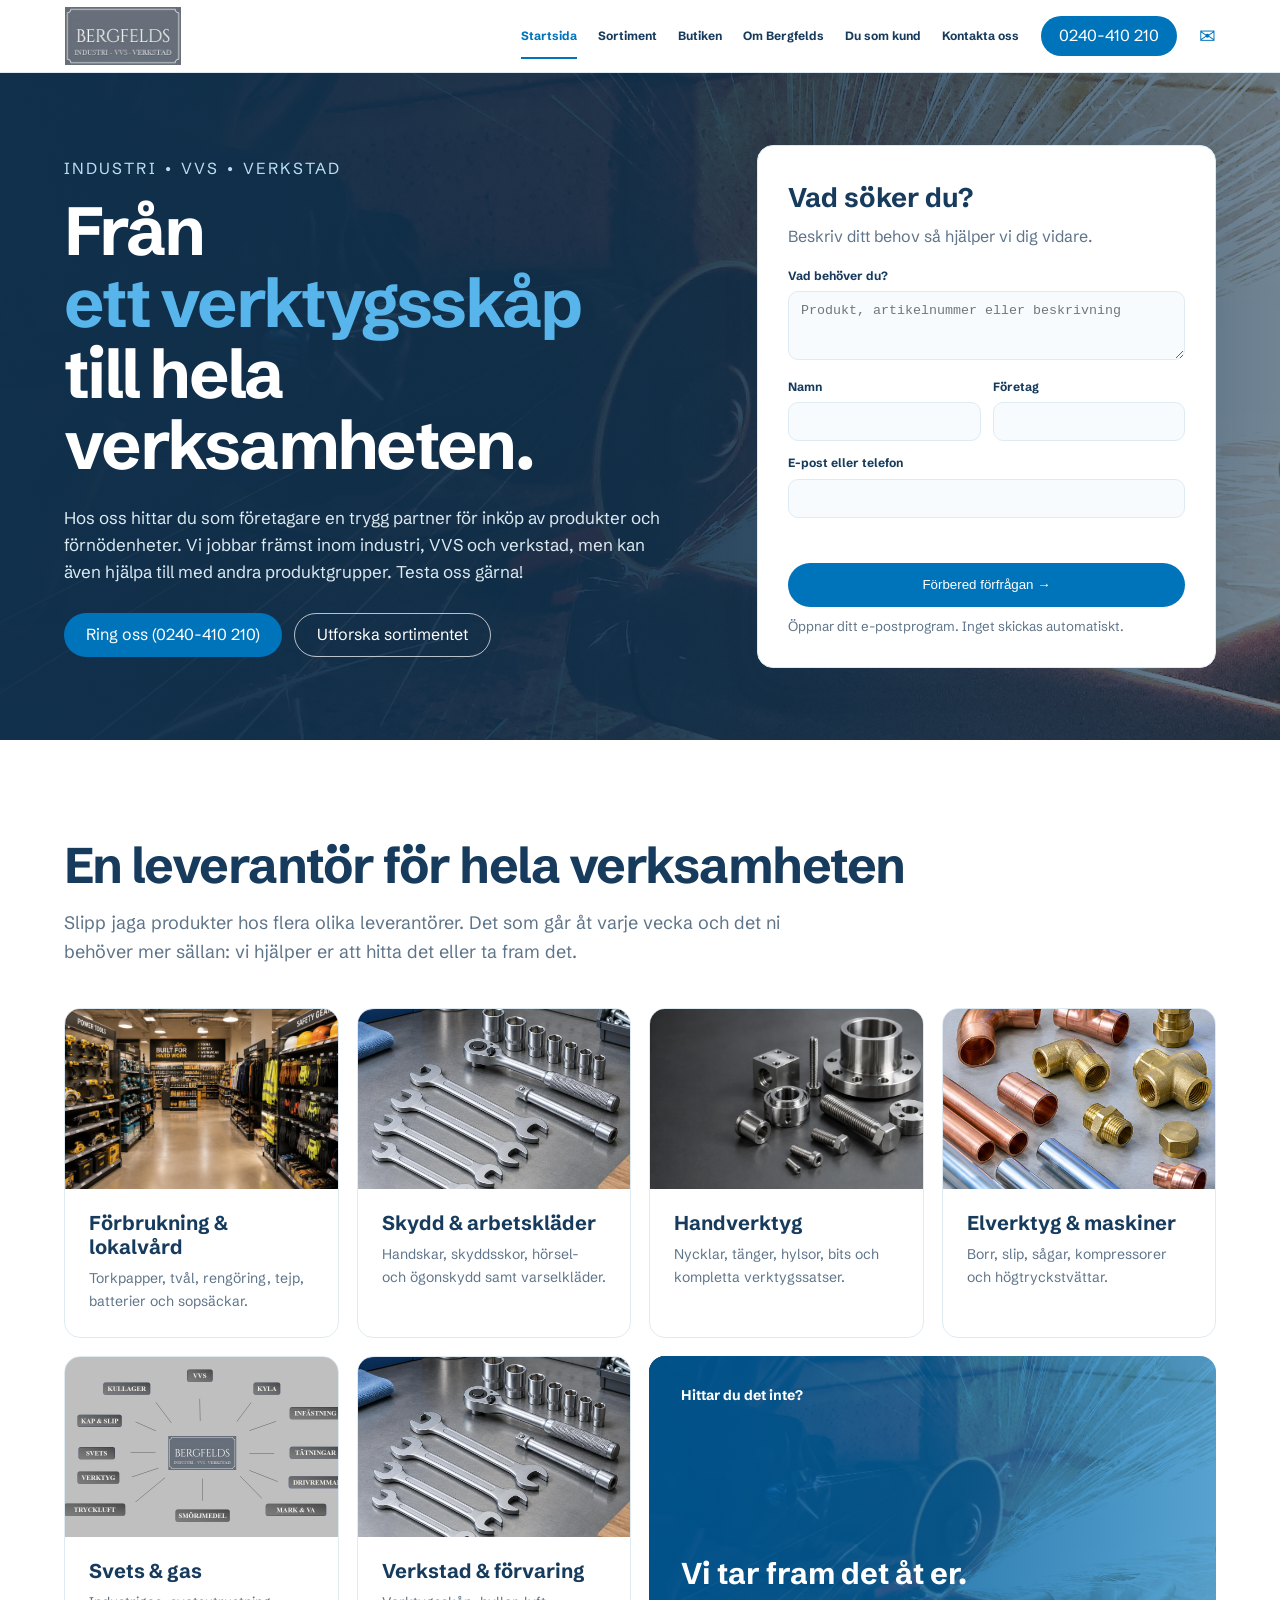
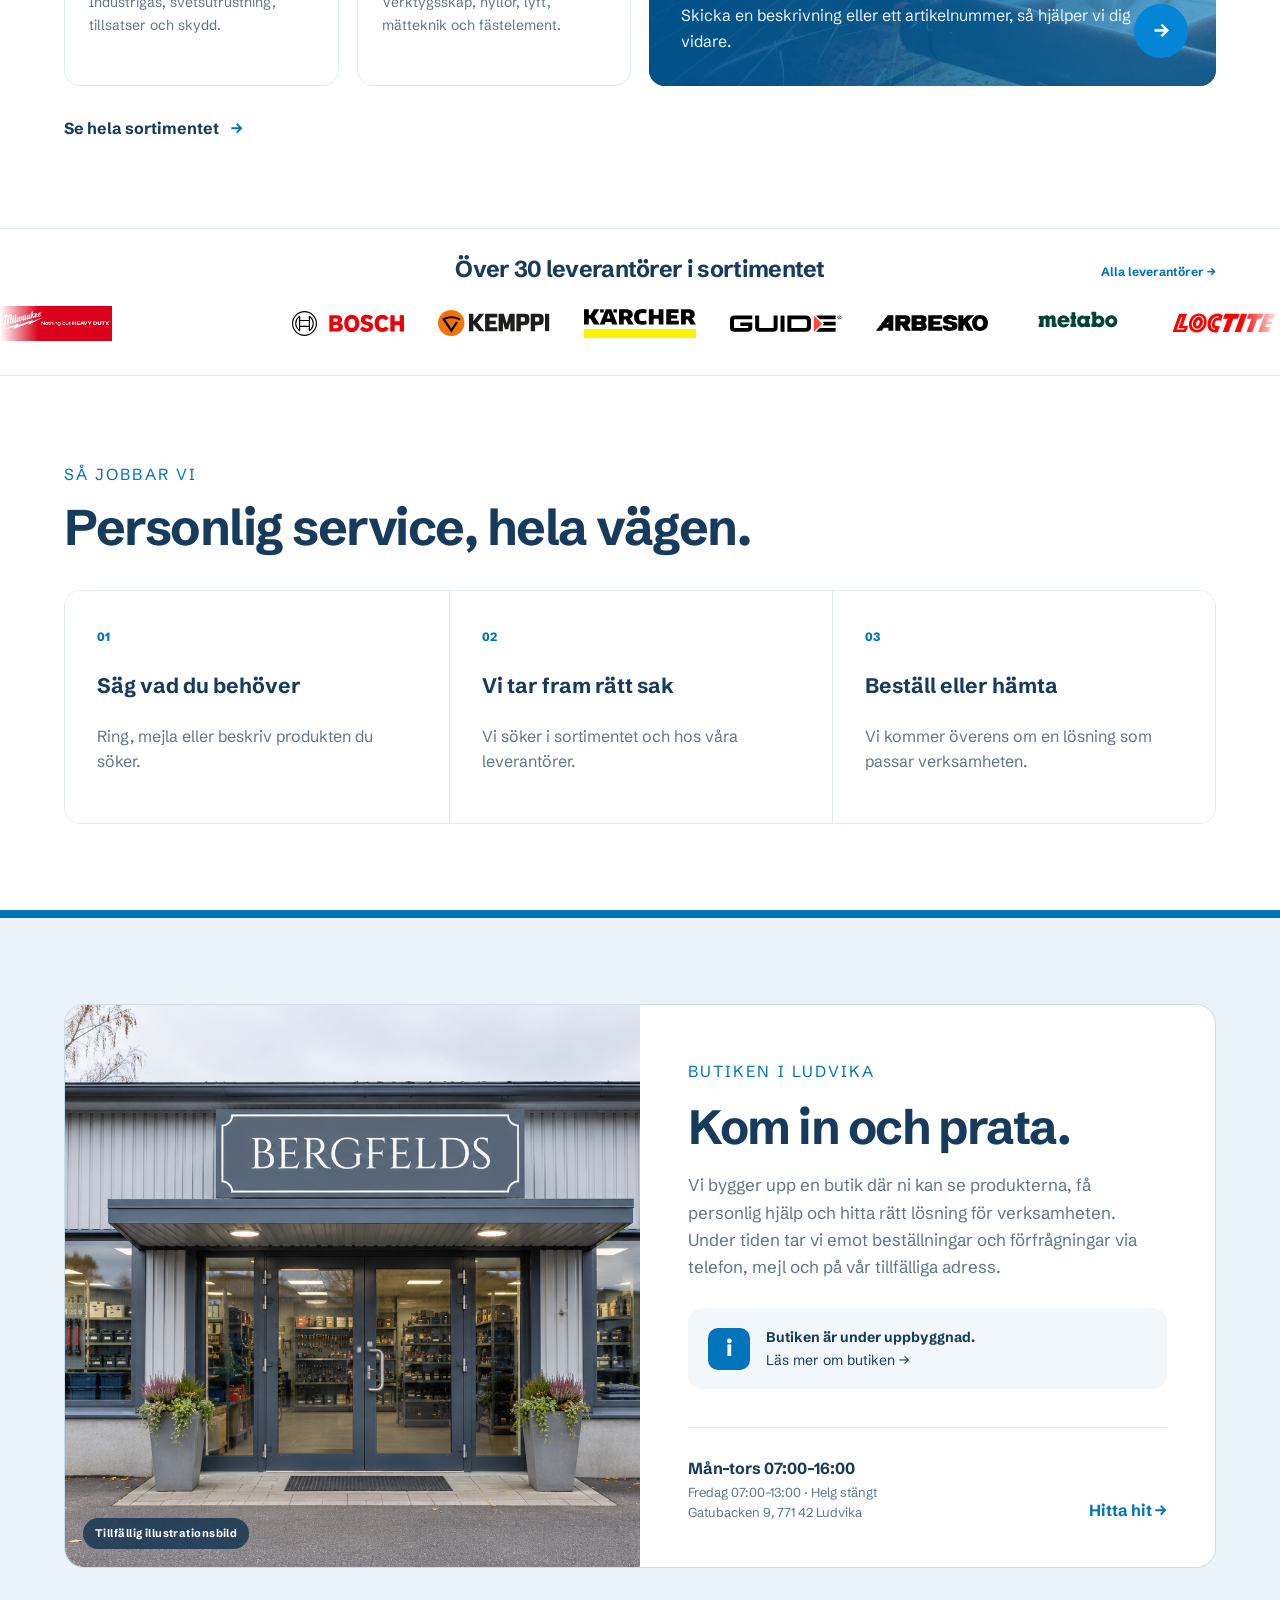
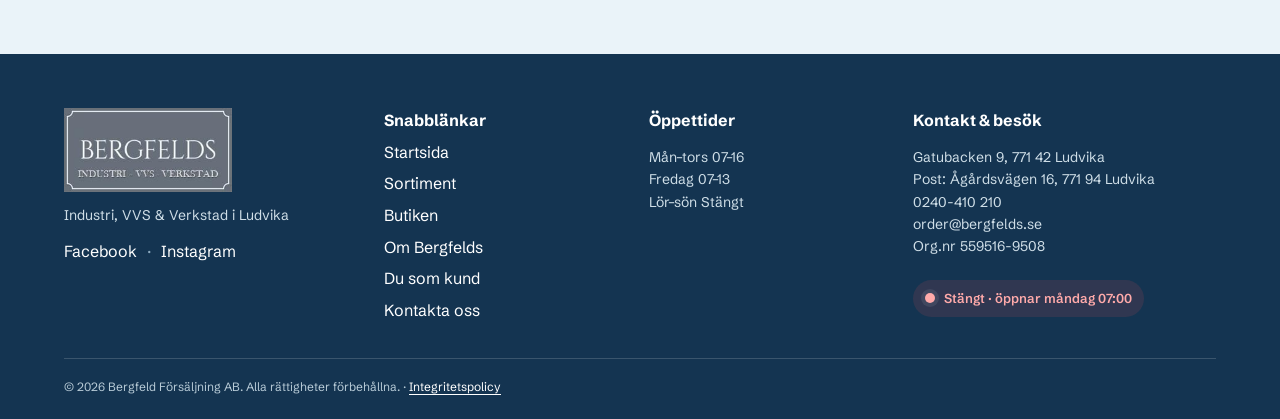
==== index.html @ f4348695 "Initial Bergfelds website" ====
<!doctype html><html lang="sv"><head><meta charset="utf-8"><meta name="viewport" content="width=device-width,initial-scale=1"><meta name="description" content="Bergfelds – trygg inköpspartner inom industri, VVS och verkstad i Ludvika."><title>Bergfelds | Din inköpskanal</title><link rel="icon" href="assets/favicon.png"><link rel="preconnect" href="https://fonts.googleapis.com"><link rel="stylesheet" href="https://fonts.googleapis.com/css2?family=Schibsted+Grotesk:wght@400;600;700&display=swap"><link rel="stylesheet" href="style.css"><script src="main.js" defer></script></head><body>
<header><div class="container nav"><a class="logo" href="index.html" aria-label="Bergfelds startsida"><img class="brand-image" src="assets/bergfelds-logo.jpg" alt="Bergfelds – Industri, VVS och Verkstad"></a><button id="menu" aria-label="Öppna meny" aria-expanded="false">☰</button><nav><a href="index.html">Startsida</a><a href="sortiment.html">Sortiment</a><a href="butiken.html">Butiken</a><a href="om-bergfelds.html">Om Bergfelds</a><a href="du-som-kund.html">Du som kund</a><a href="kontakta-oss.html">Kontakta oss</a></nav><a class="btn call" href="tel:+46240410210">0240-410 210</a><a class="mail" href="mailto:order@bergfelds.se" aria-label="Mejla oss">✉</a></div></header>
<main><section class="hero"><img src="assets/bergfelds-original-industry.jpg" alt="Illustrativ industribild från Bergfelds"><div class="shade"></div><div class="container hero-grid one"><div><em>INDUSTRI • VVS • VERKSTAD</em><h1>Från <span class="rotating-need" data-rotating-need>ett verktygsskåp</span><br>till hela verksamheten.</h1><p>Hos oss hittar du som företagare en trygg partner för inköp av produkter och förnödenheter. Vi jobbar främst inom industri, VVS och verkstad, men kan även hjälpa till med andra produktgrupper. Testa oss gärna!</p><div class="actions"><a class="btn" href="tel:+46240410210">Ring oss (0240-410 210)</a><a class="btn outline" href="sortiment.html">Utforska sortimentet</a></div></div><form class="form hero-form" novalidate><h2>Vad söker du?</h2><p>Beskriv ditt behov så hjälper vi dig vidare.</p><label>Vad behöver du?<textarea name="description" rows="3" placeholder="Produkt, artikelnummer eller beskrivning" required></textarea></label><div class="cols"><label>Namn<input name="name" required></label><label>Företag<input name="company" required></label></div><label>E-post eller telefon<input name="contact" required></label><output aria-live="polite"></output><button class="btn" type="submit">Förbered förfrågan →</button><small>Öppnar ditt e-postprogram. Inget skickas automatiskt.</small></form></div></section>
<section class="section range-section"><div class="container"><h2>En leverantör för hela verksamheten</h2><p class="range-intro">Slipp jaga produkter hos flera olika leverantörer. Det som går åt varje vecka och det ni behöver mer sällan: vi hjälper er att hitta det eller ta fram det.</p><div class="range-grid"><a class="range-card" href="sortiment.html"><img src="assets/hero.jpg" alt="Förbrukning och lokalvård"><div><h3>Förbrukning &amp; lokalvård</h3><p>Torkpapper, tvål, rengöring, tejp, batterier och sopsäckar.</p></div></a><a class="range-card" href="sortiment.html"><img src="assets/workshop.jpg" alt="Skydd och arbetskläder"><div><h3>Skydd &amp; arbetskläder</h3><p>Handskar, skyddsskor, hörsel- och ögonskydd samt varselkläder.</p></div></a><a class="range-card" href="sortiment.html"><img src="assets/industry.jpg" alt="Handverktyg"><div><h3>Handverktyg</h3><p>Nycklar, tänger, hylsor, bits och kompletta verktygssatser.</p></div></a><a class="range-card" href="sortiment.html"><img src="assets/plumbing.jpg" alt="Elverktyg och maskiner"><div><h3>Elverktyg &amp; maskiner</h3><p>Borr, slip, sågar, kompressorer och högtryckstvättar.</p></div></a><a class="range-card" href="sortiment.html"><img src="assets/bergfelds-product-overview.jpg" alt="Svets och gas"><div><h3>Svets &amp; gas</h3><p>Industrigas, svetsutrustning, tillsatser och skydd.</p></div></a><a class="range-card" href="sortiment.html"><img src="assets/workshop.jpg" alt="Verkstad och förvaring"><div><h3>Verkstad &amp; förvaring</h3><p>Verktygsskåp, hyllor, lyft, mätteknik och fästelement.</p></div></a><a class="range-feature" href="sortiment.html"><img src="assets/bergfelds-original-industry.jpg" alt="Bergfelds hjälper dig hitta rätt produkt"><span class="feature-shade"></span><div><span class="feature-kicker">Hittar du det inte?</span><h3>Vi tar fram det åt er.</h3><p>Skicka en beskrivning eller ett artikelnummer, så hjälper vi dig vidare.</p><b aria-hidden="true">→</b></div></a></div><a class="range-all" href="sortiment.html">Se hela sortimentet <span>→</span></a></div></section>
<section class="marquee-section"><div class="container supplier-heading"><div><h2>Över 30 leverantörer i sortimentet</h2><a class="all-suppliers-link" href="sortiment.html#leverantorer">Alla leverantörer →</a></div></div><div class="supplier-marquee" aria-label="Produktleverantörer och regionala industriföretag"><div class="supplier-track"></div></div></section>
<section class="section process"><div class="container"><em>SÅ JOBBAR VI</em><h2>Personlig service, hela vägen.</h2><div class="steps"><article><span>01</span><h3>Säg vad du behöver</h3><p>Ring, mejla eller beskriv produkten du söker.</p></article><article><span>02</span><h3>Vi tar fram rätt sak</h3><p>Vi söker i sortimentet och hos våra leverantörer.</p></article><article><span>03</span><h3>Beställ eller hämta</h3><p>Vi kommer överens om en lösning som passar verksamheten.</p></article></div></div></section><section class="section shop-showcase"><div class="container"><article class="shop-card"><figure class="shop-card-image"><img src="assets/bergfelds-shop-placeholder.png" alt="Illustration av Bergfelds framtida butik i Ludvika"><figcaption>Tillfällig illustrationsbild</figcaption></figure><div class="shop-card-content"><div><em>BUTIKEN I LUDVIKA</em><h2>Kom in och prata.</h2><p>Vi bygger upp en butik där ni kan se produkterna, få personlig hjälp och hitta rätt lösning för verksamheten. Under tiden tar vi emot beställningar och förfrågningar via telefon, mejl och på vår tillfälliga adress.</p><a class="shop-note" href="butiken.html"><span aria-hidden="true">i</span><span><b>Butiken är under uppbyggnad.</b><br>Läs mer om butiken&nbsp;→</span></a></div><div class="shop-card-meta"><div><strong>Mån–tors 07:00–16:00</strong><span>Fredag 07:00–13:00 · Helg stängt</span><span>Gatubacken 9, 771 42 Ludvika</span></div><a href="https://www.google.com/maps/search/?api=1&amp;query=Gatubacken+9+771+42+Ludvika" target="_blank" rel="noreferrer">Hitta hit&nbsp;→</a></div></div></article></div></section></main>
<footer><div class="container footer4"><div><a class="logo" href="index.html" aria-label="Bergfelds startsida"><img class="brand-image footer-brand" src="assets/bergfelds-logo.jpg" alt="Bergfelds – Industri, VVS och Verkstad"></a><p>Industri, VVS & Verkstad i Ludvika</p><div class="social-links"><a href="https://facebook.com/profile.php?id=61582548335301">Facebook</a><span aria-hidden="true">·</span><a href="https://instagram.com/bergfelds_denlillagrossisten/">Instagram</a></div></div><div><b>Snabblänkar</b><a href="index.html">Startsida</a><a href="sortiment.html">Sortiment</a><a href="butiken.html">Butiken</a><a href="om-bergfelds.html">Om Bergfelds</a><a href="du-som-kund.html">Du som kund</a><a href="kontakta-oss.html">Kontakta oss</a></div><div><b>Öppettider</b><p>Mån–tors 07–16<br>Fredag 07–13<br>Lör–sön Stängt</p></div><div><b>Kontakt & besök</b><p>Gatubacken 9, 771 42 Ludvika<br>Post: Ågårdsvägen 16, 771 94 Ludvika<br><a href="tel:+46240410210">0240-410 210</a><br><a href="mailto:order@bergfelds.se">order@bergfelds.se</a><br>Org.nr 559516-9508</p><div class="opening-status" data-opening-status aria-live="polite"><span class="status-dot"></span><span class="status-text">Kontrollerar öppettider…</span></div></div></div><div class="container copy">© <span data-year>2026</span> Bergfeld Försäljning AB. Alla rättigheter förbehållna. · <a href="integritetspolicy.html">Integritetspolicy</a></div></footer></body></html>
---- style.css ----
@import url('https://fonts.googleapis.com/css2?family=Schibsted+Grotesk:wght@400;600;700&display=swap');
:root{--navy:#173b5d;--blue:#0074bb;--blue-dark:#005d96;--sky:#62b8e8;--ice:#f1f7fb;--white:#fff;--line:#dfebf3;--muted:#5e7489;--radius:16px;--shadow:0 14px 38px rgba(23,59,93,.08)}*{box-sizing:border-box}html{scroll-behavior:smooth;scroll-padding-top:74px}body{margin:0;background:var(--ice);color:var(--navy);font:16px/1.6 'Schibsted Grotesk',sans-serif}a{color:inherit;text-decoration:none}img{display:block;max-width:100%}.container{width:min(1152px,calc(100% - 48px));margin:auto}header{position:sticky;top:0;z-index:50;background:rgba(255,255,255,.96);border-bottom:1px solid var(--line);backdrop-filter:blur(9px)}.nav{height:72px;display:flex;align-items:center;gap:22px}.logo{display:flex;align-items:center;flex:none}.brand-image{width:118px;height:58px;object-fit:contain}.nav nav{display:flex;align-items:center;gap:21px;margin-left:auto;height:100%}.nav nav a{position:relative;display:grid;place-items:center;height:100%;font-size:12px;font-weight:700}.nav nav a:hover,.nav nav a.active{color:var(--blue)}.nav nav a.active:after{content:"";position:absolute;bottom:13px;left:0;right:0;height:2px;background:var(--blue)}#menu{display:none}.mail{font-size:20px;color:var(--blue)}.btn{display:inline-flex;align-items:center;justify-content:center;min-height:44px;padding:0 22px;border:0;border-radius:999px;background:var(--blue);color:#fff;font:700 14px inherit;cursor:pointer;transition:.2s}.btn:hover{background:var(--blue-dark);transform:translateY(-1px)}.call{min-height:40px;padding-inline:18px}.hero{position:relative;min-height:650px;overflow:hidden;background:#143451;color:#fff}.hero>img,.shade{position:absolute;inset:0;width:100%;height:100%;object-fit:cover}.shade{background:linear-gradient(90deg,rgba(16,48,76,.98) 0%,rgba(16,48,76,.9) 52%,rgba(16,48,76,.58) 100%)}.hero-grid{position:relative;display:grid;grid-template-columns:1.15fr .85fr;align-items:center;gap:72px;padding:72px 0}.hero-grid.one{grid-template-columns:1.15fr .85fr;min-height:650px}.hero h1{max-width:720px;margin:15px 0 22px;font-size:clamp(43px,5.4vw,68px);line-height:1.05;letter-spacing:-.04em}.hero-grid>div>p{max-width:620px;color:#dceaf2;font-size:17px}.actions{display:flex;flex-wrap:wrap;gap:12px;margin-top:28px}.outline{background:transparent;border:1px solid rgba(255,255,255,.7)}.outline:hover{background:#fff;color:var(--navy)}em{color:var(--blue);font:800 11px/1.2 inherit;letter-spacing:.13em;font-style:normal}.hero em,.blue em{color:#b9dff1}.form{padding:30px;border:1px solid var(--line);border-radius:var(--radius);background:#fff;color:var(--navy);box-shadow:var(--shadow)}.form h2,.form h3{margin:0;font-size:27px}.form>p{margin:5px 0 16px;color:var(--muted)}label{display:block;margin-top:12px;font-size:12px;font-weight:700}input,textarea{width:100%;margin-top:6px;padding:11px 12px;border:1px solid var(--line);border-radius:10px;background:#f8fbfd;color:var(--navy);font:14px inherit}input:focus,textarea:focus{outline:2px solid var(--sky);border-color:transparent}.cols,.people{display:grid;grid-template-columns:1fr 1fr;gap:12px}.form button{width:100%;margin-top:17px}.form small{display:block;margin-top:9px;color:var(--muted)}.form output{display:block;min-height:20px;margin-top:8px;color:#ad2525;font-size:13px}.form output.success{color:#147148}.section{padding:86px 0}.section h2,.page-hero h1,.marquee-section h2{margin:12px 0 22px;font-size:clamp(34px,4.6vw,50px);line-height:1.1;letter-spacing:-.03em}.lead{max-width:720px;color:var(--muted);font-size:18px}.cards{display:grid;grid-template-columns:repeat(3,1fr);gap:22px;margin-top:35px}.cards article{overflow:hidden;border:1px solid var(--line);border-radius:var(--radius);background:#fff;box-shadow:var(--shadow);transition:.2s}.cards article:hover{transform:translateY(-4px);border-color:#b7d6e8}.cards img{width:100%;aspect-ratio:4/3;object-fit:cover}.cards article div{padding:24px}.cards h3{margin:0;font-size:25px}.cards p{color:var(--muted)}.cards a,.info a,.big,.people a,.addresses a{color:var(--blue);font-weight:700}.marquee-section{padding:28px 0 22px;background:#fff;border-block:1px solid var(--line);overflow:hidden}.supplier-heading>div{position:relative;text-align:center}.supplier-heading h2{margin:0 0 15px;font-size:23px}.all-suppliers-link{position:absolute;right:0;top:5px;color:var(--blue);font-size:12px;font-weight:700}.supplier-marquee{overflow:hidden;padding:4px 0 8px;mask-image:linear-gradient(90deg,transparent,#000 3%,#000 97%,transparent)}.supplier-track{display:flex;width:max-content;animation:scroll 100s linear infinite}.supplier-track:hover{animation-play-state:paused}.supplier-set{display:flex;align-items:center;flex:none;gap:34px;padding-right:34px}.supplier-logo{width:112px;height:44px;display:flex;align-items:center;justify-content:center;flex:none;border-radius:8px}.supplier-logo img{max-width:100%;max-height:36px;object-fit:contain}.supplier-logo[href]:hover{background:var(--ice)}@keyframes scroll{to{transform:translateX(-50%)}}.company-wordmark{max-width:140px;font-weight:800;text-align:center;line-height:1.05}.company-abb{color:#e71922;font-size:28px}.company-rusta{padding:6px 13px;background:#ffd500;color:#111;font-size:20px}.company-jysk{padding:6px 13px;background:#064f9e;color:#fff;font-size:20px}.company-esbe,.company-ahlsell{color:#df1426;font-size:22px}.company-wavin{color:#0067a8;font-size:21px}.supplier-dala-takentreprenader{padding:7px;background:#222}.process{background:#fff}.steps{display:grid;grid-template-columns:repeat(3,1fr);gap:1px;margin-top:35px;border:1px solid var(--line);border-radius:var(--radius);overflow:hidden}.steps article{padding:32px;background:#fff}.steps article+article{border-left:1px solid var(--line)}.steps span{color:var(--blue);font-size:12px;font-weight:800}.steps h3{font-size:21px}.steps p{color:var(--muted)}.pale{background:#e8f2f8}.split,.story,.contact{display:grid;grid-template-columns:1fr 1fr;gap:74px;align-items:start}.status-card,.contact-card{padding:30px;border:1px solid var(--line);border-radius:var(--radius);background:#fff;box-shadow:var(--shadow)}.status-card h3{margin-top:0;font-size:24px}.page-hero{padding:78px 0;background:#153753;color:#fff}.page-hero p{max-width:720px;color:#d9e7ef;font-size:18px}.product-list{display:grid;gap:58px}.product-list>article{display:grid;grid-template-columns:1fr 1fr;gap:52px;align-items:center}.product-list>article:nth-child(even) img{order:2}.product-list>article>img{width:100%;aspect-ratio:4/3;object-fit:cover;border-radius:var(--radius)}.product-overview{margin:0}.product-overview img{width:100%;border-radius:var(--radius);box-shadow:var(--shadow)}.product-overview figcaption{margin-top:8px;color:var(--muted);font-size:12px}.catalog-section,.supplier-directory-section{padding-top:35px;border-top:1px solid var(--line)}.catalog-heading{max-width:760px}.catalog-heading p{color:var(--muted);font-size:17px}.category-catalog,.supplier-directory,.value-cards,.benefits{display:grid;grid-template-columns:repeat(3,1fr);gap:18px;margin-top:30px}.category-catalog article,.value-cards article,.benefits article,.supplier-directory-card{padding:24px;border:1px solid var(--line);border-radius:var(--radius);background:#fff;box-shadow:0 10px 28px rgba(23,59,93,.05)}.category-catalog h3{margin:0 0 8px;font-size:19px}.category-catalog p,.supplier-directory-card p{margin:0;color:var(--muted);font-size:13px}.supplier-directory-section{scroll-margin-top:90px}.supplier-directory-card{display:block;transition:.2s}.supplier-directory-card[href]:hover{transform:translateY(-3px);border-color:var(--blue)}.directory-logo{height:68px;display:flex;align-items:center;justify-content:center;margin-bottom:16px}.directory-logo img{max-width:170px;max-height:56px;object-fit:contain}.supplier-directory-card h3{margin:0 0 5px}.supplier-directory-card>span:last-child{display:block;margin-top:12px;color:var(--blue);font-size:12px;font-weight:700}.cta{display:flex;align-items:center;justify-content:space-between;gap:30px;padding:34px;border-radius:var(--radius);background:var(--navy);color:#fff}.cta h2{margin:5px 0}.cta p{margin:0;color:#d7e5ee}.banner{display:flex;justify-content:space-between;gap:20px;margin-bottom:45px;padding:20px 25px;border-radius:var(--radius);background:#d8edf8}.founders-photo{width:100%;border-radius:var(--radius);box-shadow:var(--shadow)}.story{grid-template-columns:1fr .8fr 1fr}.values{display:grid}.values b{padding:12px;border-bottom:1px solid var(--line)}.big{display:block;margin:10px 0;font-size:19px}.people{margin:24px 0;padding:18px 0;border-block:1px solid var(--line)}footer{padding:54px 0 22px;background:#143451;color:#fff}.footer4{display:grid;grid-template-columns:1.25fr 1fr 1fr 1.35fr;gap:40px}.footer4>div{display:flex;flex-direction:column;align-items:flex-start;gap:6px}.footer4 p{margin:6px 0;color:#cfdee7;font-size:14px}.footer-brand{width:168px;height:auto;max-height:84px}.copy{margin-top:35px;padding-top:18px;border-top:1px solid rgba(255,255,255,.16);color:#b8cbd7;font-size:12px}
@media(max-width:1000px){.nav nav{display:none;position:absolute;top:72px;left:0;right:0;padding:14px 24px 24px;background:#fff;border-bottom:1px solid var(--line)}.nav nav.open{display:grid}.nav nav a{height:auto;padding:10px}.nav nav a.active:after{display:none}#menu{display:block;margin-left:auto;border:0;background:none;color:var(--navy);font-size:25px}.call{margin-left:0}.mail{display:none}.hero-grid,.hero-grid.one{grid-template-columns:1fr;gap:36px}.hero-form{max-width:620px}.story{grid-template-columns:1fr 1fr}.story .status-card{grid-column:1/-1}.footer4{grid-template-columns:1fr 1fr}.category-catalog,.supplier-directory{grid-template-columns:1fr 1fr}.all-suppliers-link{position:static;display:inline-block;margin-bottom:10px}}
@media(max-width:700px){.container{width:calc(100% - 30px)}.call{display:none}.hero-grid,.hero-grid.one{min-height:auto;padding:52px 0}.hero h1{font-size:42px}.section{padding:64px 0}.cards,.steps,.split,.story,.contact,.category-catalog,.supplier-directory,.value-cards,.benefits,.footer4,.product-list>article{grid-template-columns:1fr}.steps article+article{border-left:0;border-top:1px solid var(--line)}.product-list>article:nth-child(even) img{order:0}.cols,.people{grid-template-columns:1fr}.form{padding:23px}.supplier-set{gap:24px;padding-right:24px}.supplier-logo{width:96px;height:40px}.supplier-logo img{max-height:32px}.footer4{gap:28px}.cta,.banner{align-items:flex-start;flex-direction:column}}
@media(prefers-reduced-motion:reduce){html{scroll-behavior:auto}.supplier-track{animation:none}.supplier-set[aria-hidden=true]{display:none}}
.policy-content{max-width:820px}.policy-content h2{margin:42px 0 10px;font-size:25px;letter-spacing:-.02em}.policy-content h2:first-child{margin-top:0}.policy-content p{color:var(--muted)}.policy-content a{color:var(--blue);font-weight:700}.policy-updated{margin-top:45px;padding-top:20px;border-top:1px solid var(--line);font-size:13px}.copy a{color:#fff;text-decoration:underline;text-underline-offset:3px}
.opening-status{display:flex;align-items:center;gap:9px;margin-top:10px;padding:8px 12px;border-radius:999px;font-size:13px;font-weight:600}.opening-status.is-open{background:rgba(46,190,106,.13);color:#8ae0ad}.opening-status.is-closed{background:rgba(238,77,77,.13);color:#ffaaaa}.status-dot{width:10px;height:10px;flex:none;border-radius:50%;background:currentColor;box-shadow:0 0 0 4px rgba(255,255,255,.08)}.social-links{display:flex;align-items:center;gap:10px}.social-links span{color:#8eabc0}.footer4>div>.social-links{flex-direction:row}
.rotating-need{display:inline-block;min-width:8.7em;color:#58b5eb;transition:opacity .28s ease,transform .28s ease}.rotating-need.is-changing{opacity:0;transform:translateY(10px)}
@media(max-width:700px){.rotating-need{min-width:0}}
.range-section{background:#fff}.range-section h2{margin-bottom:16px}.range-intro{max-width:720px;margin:0;color:var(--muted);font-size:18px}.range-grid{display:grid;grid-template-columns:repeat(4,1fr);gap:18px;margin-top:42px}.range-card{overflow:hidden;border:1px solid var(--line);border-radius:var(--radius);background:#fff;transition:transform .2s,border-color .2s,box-shadow .2s}.range-card:hover{transform:translateY(-4px);border-color:#acd2e7;box-shadow:var(--shadow)}.range-card img{width:100%;height:180px;object-fit:cover}.range-card div{padding:22px 24px 25px}.range-card h3{margin:0 0 8px;font-size:20px;line-height:1.2}.range-card p{margin:0;color:var(--muted);font-size:14px}.range-feature{position:relative;grid-column:span 2;min-height:330px;overflow:hidden;border-radius:var(--radius);color:#fff}.range-feature>img,.feature-shade{position:absolute;inset:0;width:100%;height:100%;object-fit:cover}.feature-shade{background:linear-gradient(90deg,rgba(0,84,143,.96),rgba(0,116,187,.65))}.range-feature>div{position:relative;display:flex;min-height:330px;flex-direction:column;justify-content:flex-end;padding:32px}.feature-kicker{position:absolute;top:28px;left:32px;font-size:14px;font-weight:700}.range-feature h3{margin:0 0 5px;font-size:30px}.range-feature p{max-width:520px;margin:0;color:#e8f6ff}.range-feature b{position:absolute;right:28px;bottom:28px;display:grid;width:54px;height:54px;place-items:center;border-radius:50%;background:#0585d5;font-size:21px;transition:transform .2s}.range-feature:hover b{transform:translateX(4px)}.range-all{display:inline-flex;gap:12px;margin-top:30px;color:var(--navy);font-weight:700}.range-all span{color:var(--blue)}
@media(max-width:1000px){.range-grid{grid-template-columns:repeat(2,1fr)}.range-feature{grid-column:span 2}}
@media(max-width:600px){.range-grid{grid-template-columns:1fr}.range-feature{grid-column:auto;min-height:340px}.range-feature>div{min-height:340px}.range-card img{height:205px}}
.shop-showcase{background:#eaf3f9;border-top:8px solid var(--blue)}.shop-card{display:grid;grid-template-columns:1fr 1fr;min-height:520px;overflow:hidden;border:1px solid #ccdeea;border-radius:20px;background:#fff}.shop-card-image{position:relative;min-height:520px;margin:0;overflow:hidden}.shop-card-image img{width:100%;height:100%;object-fit:cover}.shop-card-image figcaption{position:absolute;left:18px;bottom:18px;padding:7px 12px;border-radius:999px;background:rgba(20,52,81,.82);color:#fff;font-size:11px;font-weight:700;letter-spacing:.04em}.shop-card-content{display:flex;flex-direction:column;justify-content:space-between;padding:54px 48px 44px}.shop-card-content h2{margin:16px 0 18px;font-size:clamp(36px,4vw,48px)}.shop-card-content p{margin:0;color:var(--muted);font-size:17px}.shop-note{display:flex;align-items:center;gap:16px;margin-top:28px;padding:18px 20px;border-radius:14px;background:var(--ice);color:var(--navy);font-size:14px}.shop-note>span:first-child{display:grid;width:42px;height:42px;flex:none;place-items:center;border-radius:10px;background:var(--blue);color:#fff;font-size:22px;font-weight:800}.shop-card-meta{display:flex;align-items:flex-end;justify-content:space-between;gap:24px;margin-top:38px;padding-top:28px;border-top:1px solid var(--line)}.shop-card-meta>div{display:flex;flex-direction:column}.shop-card-meta strong{font-size:16px}.shop-card-meta span{color:var(--muted);font-size:13px}.shop-card-meta>a{flex:none;color:var(--blue);font-weight:700}
@media(max-width:900px){.shop-card{grid-template-columns:1fr}.shop-card-image{min-height:420px}.shop-card-content{padding:42px 38px}}
@media(max-width:600px){.shop-showcase{border-top-width:5px}.shop-card-image{min-height:300px}.shop-card-content{padding:32px 24px}.shop-card-content h2{font-size:36px}.shop-card-meta{align-items:flex-start;flex-direction:column}.shop-card-meta>a{padding-top:4px}}
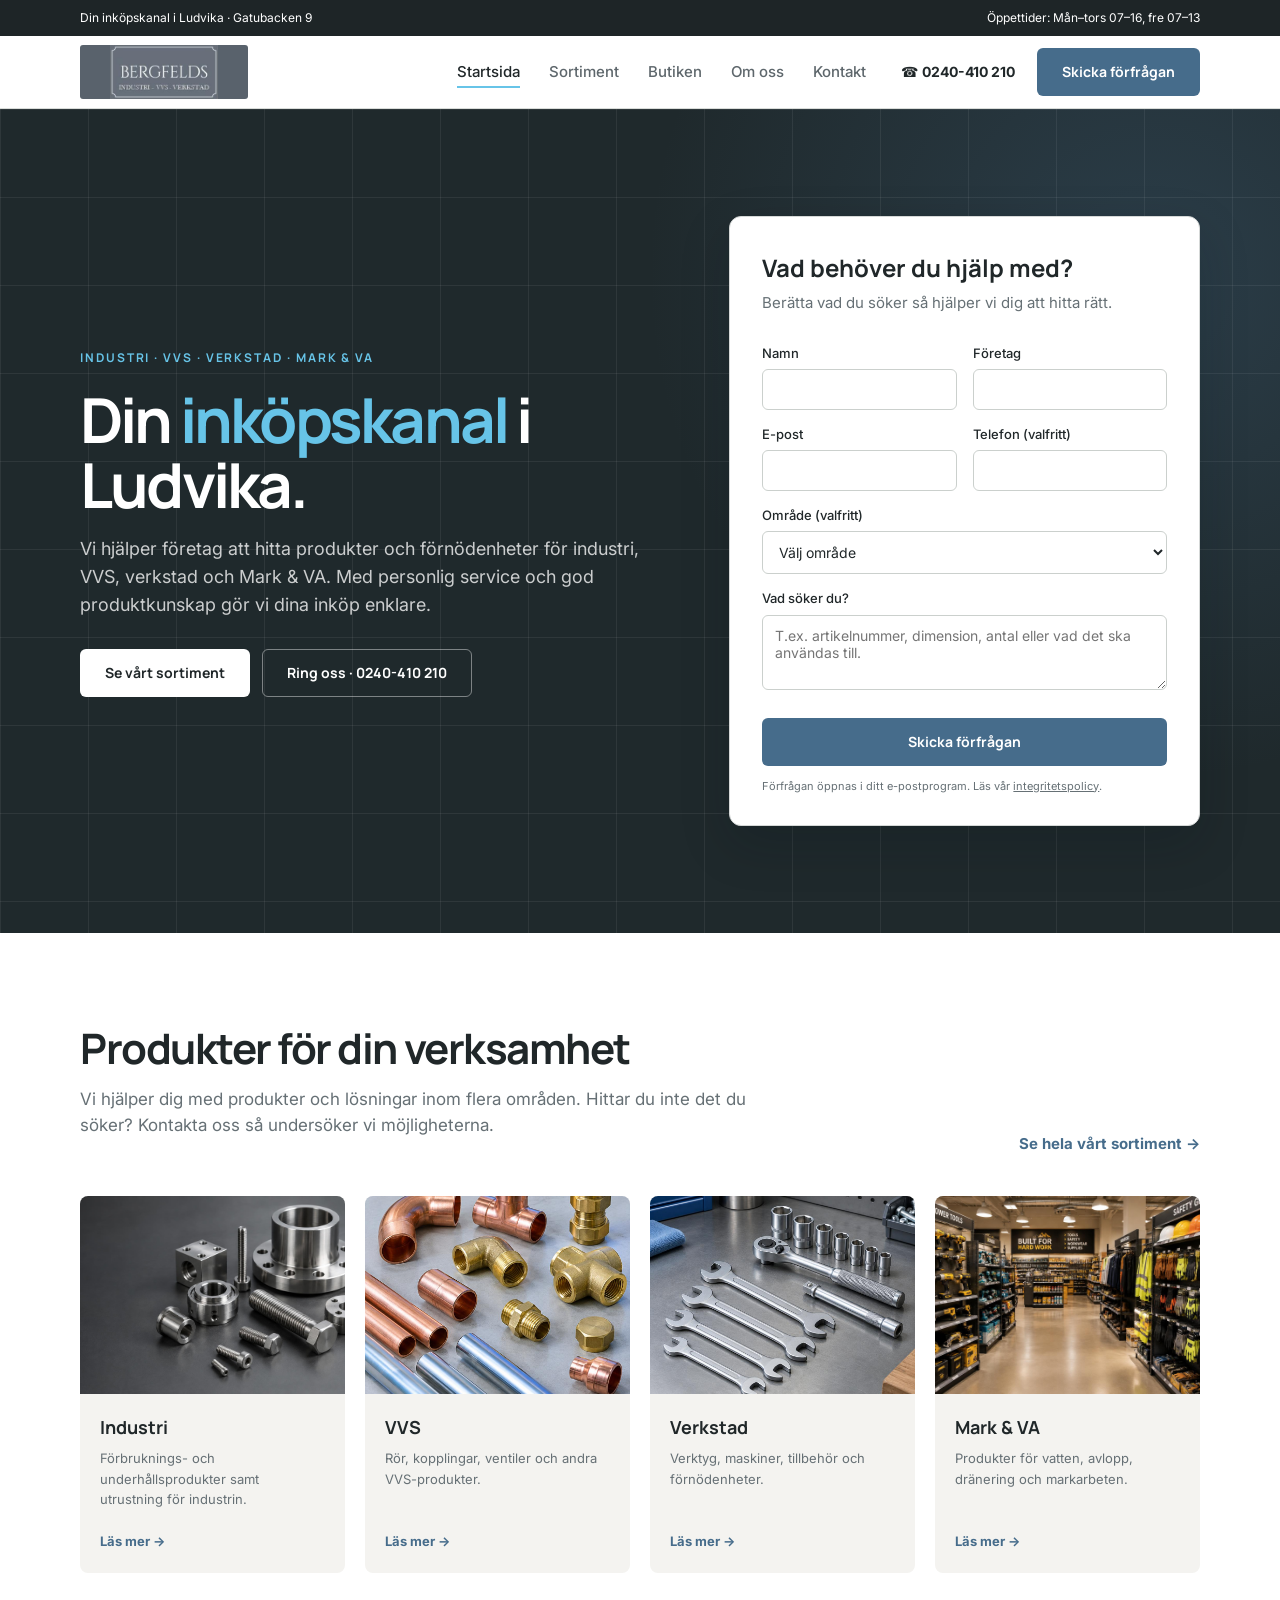
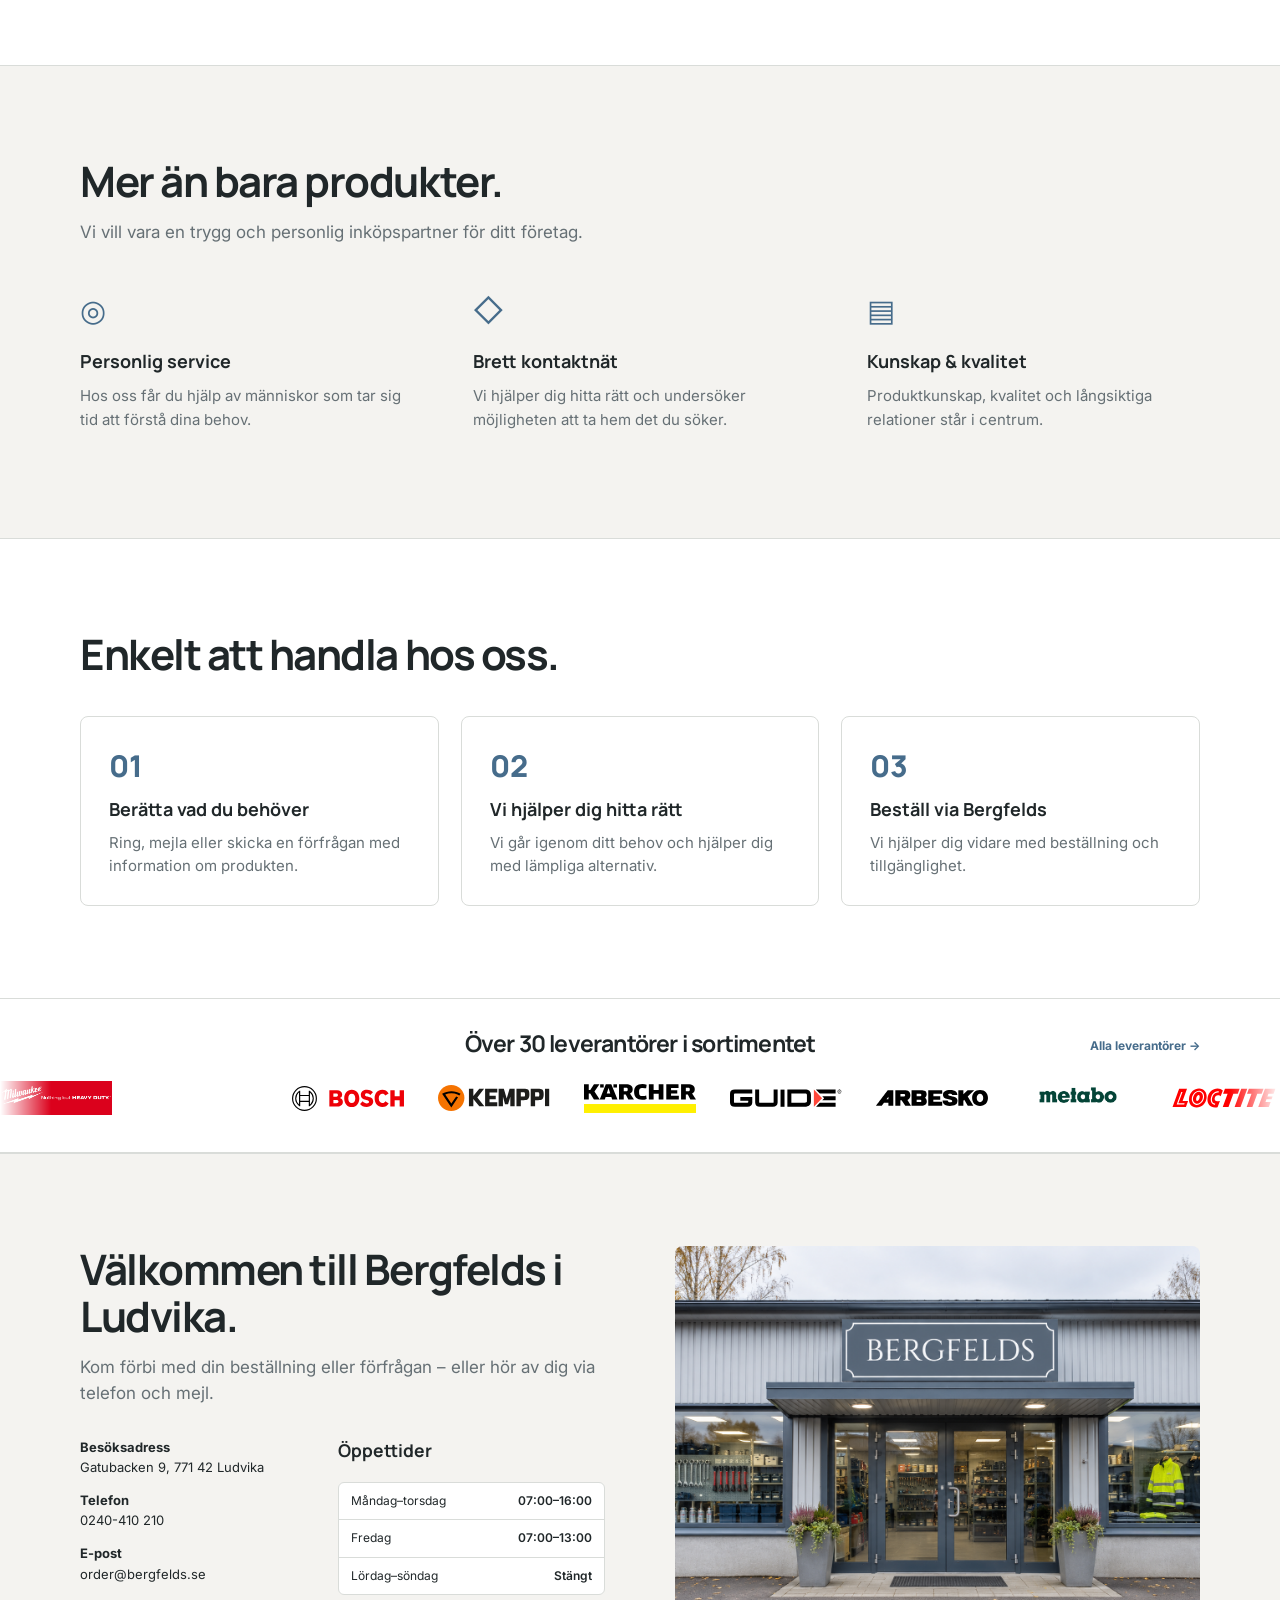
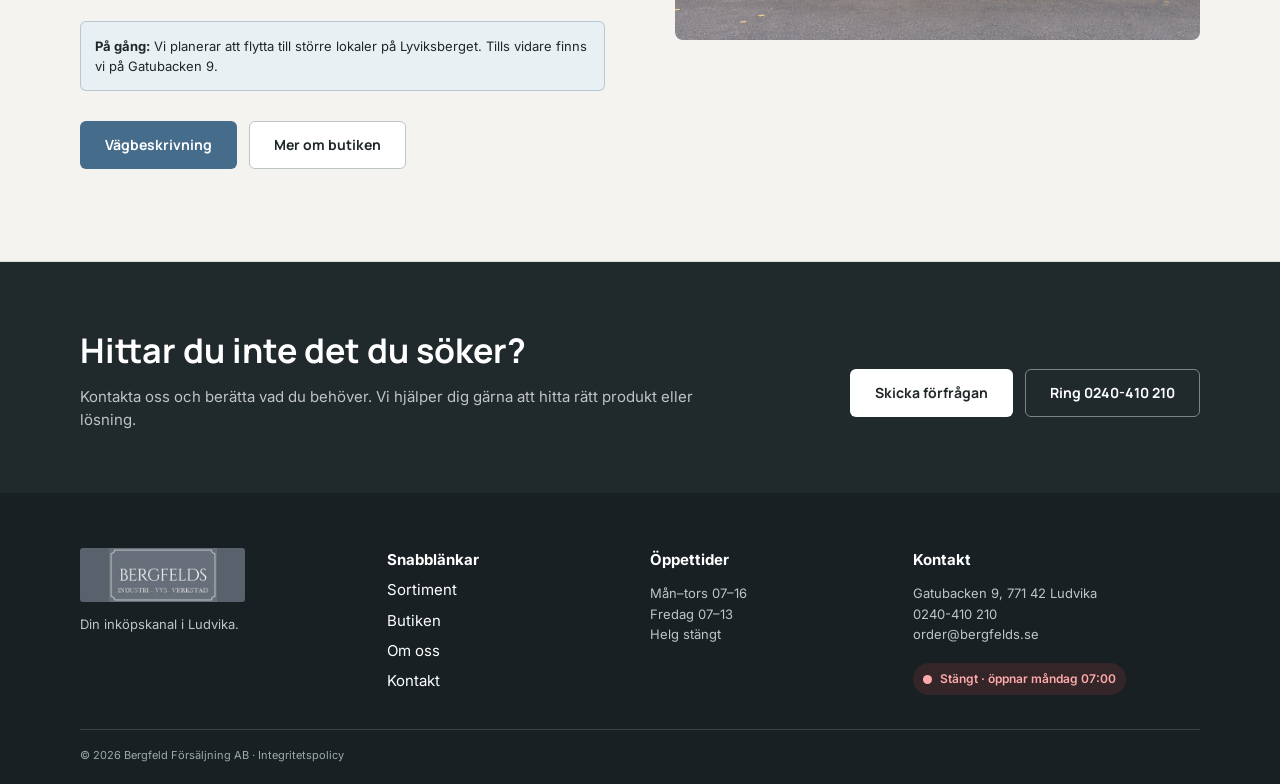
==== commit 53c82235: "Match Bergfelds brand house design" ====
--- a/index.html
+++ b/index.html
@@ -1,7 +1,11 @@
-<!doctype html><html lang="sv"><head><meta charset="utf-8"><meta name="viewport" content="width=device-width,initial-scale=1"><meta name="description" content="Bergfelds – trygg inköpspartner inom industri, VVS och verkstad i Ludvika."><title>Bergfelds | Din inköpskanal</title><link rel="icon" href="assets/favicon.png"><link rel="preconnect" href="https://fonts.googleapis.com"><link rel="stylesheet" href="https://fonts.googleapis.com/css2?family=Schibsted+Grotesk:wght@400;600;700&display=swap"><link rel="stylesheet" href="style.css"><script src="main.js" defer></script></head><body>
-<header><div class="container nav"><a class="logo" href="index.html" aria-label="Bergfelds startsida"><img class="brand-image" src="assets/bergfelds-logo.jpg" alt="Bergfelds – Industri, VVS och Verkstad"></a><button id="menu" aria-label="Öppna meny" aria-expanded="false">☰</button><nav><a href="index.html">Startsida</a><a href="sortiment.html">Sortiment</a><a href="butiken.html">Butiken</a><a href="om-bergfelds.html">Om Bergfelds</a><a href="du-som-kund.html">Du som kund</a><a href="kontakta-oss.html">Kontakta oss</a></nav><a class="btn call" href="tel:+46240410210">0240-410 210</a><a class="mail" href="mailto:order@bergfelds.se" aria-label="Mejla oss">✉</a></div></header>
-<main><section class="hero"><img src="assets/bergfelds-original-industry.jpg" alt="Illustrativ industribild från Bergfelds"><div class="shade"></div><div class="container hero-grid one"><div><em>INDUSTRI • VVS • VERKSTAD</em><h1>Från <span class="rotating-need" data-rotating-need>ett verktygsskåp</span><br>till hela verksamheten.</h1><p>Hos oss hittar du som företagare en trygg partner för inköp av produkter och förnödenheter. Vi jobbar främst inom industri, VVS och verkstad, men kan även hjälpa till med andra produktgrupper. Testa oss gärna!</p><div class="actions"><a class="btn" href="tel:+46240410210">Ring oss (0240-410 210)</a><a class="btn outline" href="sortiment.html">Utforska sortimentet</a></div></div><form class="form hero-form" novalidate><h2>Vad söker du?</h2><p>Beskriv ditt behov så hjälper vi dig vidare.</p><label>Vad behöver du?<textarea name="description" rows="3" placeholder="Produkt, artikelnummer eller beskrivning" required></textarea></label><div class="cols"><label>Namn<input name="name" required></label><label>Företag<input name="company" required></label></div><label>E-post eller telefon<input name="contact" required></label><output aria-live="polite"></output><button class="btn" type="submit">Förbered förfrågan →</button><small>Öppnar ditt e-postprogram. Inget skickas automatiskt.</small></form></div></section>
-<section class="section range-section"><div class="container"><h2>En leverantör för hela verksamheten</h2><p class="range-intro">Slipp jaga produkter hos flera olika leverantörer. Det som går åt varje vecka och det ni behöver mer sällan: vi hjälper er att hitta det eller ta fram det.</p><div class="range-grid"><a class="range-card" href="sortiment.html"><img src="assets/hero.jpg" alt="Förbrukning och lokalvård"><div><h3>Förbrukning &amp; lokalvård</h3><p>Torkpapper, tvål, rengöring, tejp, batterier och sopsäckar.</p></div></a><a class="range-card" href="sortiment.html"><img src="assets/workshop.jpg" alt="Skydd och arbetskläder"><div><h3>Skydd &amp; arbetskläder</h3><p>Handskar, skyddsskor, hörsel- och ögonskydd samt varselkläder.</p></div></a><a class="range-card" href="sortiment.html"><img src="assets/industry.jpg" alt="Handverktyg"><div><h3>Handverktyg</h3><p>Nycklar, tänger, hylsor, bits och kompletta verktygssatser.</p></div></a><a class="range-card" href="sortiment.html"><img src="assets/plumbing.jpg" alt="Elverktyg och maskiner"><div><h3>Elverktyg &amp; maskiner</h3><p>Borr, slip, sågar, kompressorer och högtryckstvättar.</p></div></a><a class="range-card" href="sortiment.html"><img src="assets/bergfelds-product-overview.jpg" alt="Svets och gas"><div><h3>Svets &amp; gas</h3><p>Industrigas, svetsutrustning, tillsatser och skydd.</p></div></a><a class="range-card" href="sortiment.html"><img src="assets/workshop.jpg" alt="Verkstad och förvaring"><div><h3>Verkstad &amp; förvaring</h3><p>Verktygsskåp, hyllor, lyft, mätteknik och fästelement.</p></div></a><a class="range-feature" href="sortiment.html"><img src="assets/bergfelds-original-industry.jpg" alt="Bergfelds hjälper dig hitta rätt produkt"><span class="feature-shade"></span><div><span class="feature-kicker">Hittar du det inte?</span><h3>Vi tar fram det åt er.</h3><p>Skicka en beskrivning eller ett artikelnummer, så hjälper vi dig vidare.</p><b aria-hidden="true">→</b></div></a></div><a class="range-all" href="sortiment.html">Se hela sortimentet <span>→</span></a></div></section>
-<section class="marquee-section"><div class="container supplier-heading"><div><h2>Över 30 leverantörer i sortimentet</h2><a class="all-suppliers-link" href="sortiment.html#leverantorer">Alla leverantörer →</a></div></div><div class="supplier-marquee" aria-label="Produktleverantörer och regionala industriföretag"><div class="supplier-track"></div></div></section>
-<section class="section process"><div class="container"><em>SÅ JOBBAR VI</em><h2>Personlig service, hela vägen.</h2><div class="steps"><article><span>01</span><h3>Säg vad du behöver</h3><p>Ring, mejla eller beskriv produkten du söker.</p></article><article><span>02</span><h3>Vi tar fram rätt sak</h3><p>Vi söker i sortimentet och hos våra leverantörer.</p></article><article><span>03</span><h3>Beställ eller hämta</h3><p>Vi kommer överens om en lösning som passar verksamheten.</p></article></div></div></section><section class="section shop-showcase"><div class="container"><article class="shop-card"><figure class="shop-card-image"><img src="assets/bergfelds-shop-placeholder.png" alt="Illustration av Bergfelds framtida butik i Ludvika"><figcaption>Tillfällig illustrationsbild</figcaption></figure><div class="shop-card-content"><div><em>BUTIKEN I LUDVIKA</em><h2>Kom in och prata.</h2><p>Vi bygger upp en butik där ni kan se produkterna, få personlig hjälp och hitta rätt lösning för verksamheten. Under tiden tar vi emot beställningar och förfrågningar via telefon, mejl och på vår tillfälliga adress.</p><a class="shop-note" href="butiken.html"><span aria-hidden="true">i</span><span><b>Butiken är under uppbyggnad.</b><br>Läs mer om butiken&nbsp;→</span></a></div><div class="shop-card-meta"><div><strong>Mån–tors 07:00–16:00</strong><span>Fredag 07:00–13:00 · Helg stängt</span><span>Gatubacken 9, 771 42 Ludvika</span></div><a href="https://www.google.com/maps/search/?api=1&amp;query=Gatubacken+9+771+42+Ludvika" target="_blank" rel="noreferrer">Hitta hit&nbsp;→</a></div></div></article></div></section></main>
-<footer><div class="container footer4"><div><a class="logo" href="index.html" aria-label="Bergfelds startsida"><img class="brand-image footer-brand" src="assets/bergfelds-logo.jpg" alt="Bergfelds – Industri, VVS och Verkstad"></a><p>Industri, VVS & Verkstad i Ludvika</p><div class="social-links"><a href="https://facebook.com/profile.php?id=61582548335301">Facebook</a><span aria-hidden="true">·</span><a href="https://instagram.com/bergfelds_denlillagrossisten/">Instagram</a></div></div><div><b>Snabblänkar</b><a href="index.html">Startsida</a><a href="sortiment.html">Sortiment</a><a href="butiken.html">Butiken</a><a href="om-bergfelds.html">Om Bergfelds</a><a href="du-som-kund.html">Du som kund</a><a href="kontakta-oss.html">Kontakta oss</a></div><div><b>Öppettider</b><p>Mån–tors 07–16<br>Fredag 07–13<br>Lör–sön Stängt</p></div><div><b>Kontakt & besök</b><p>Gatubacken 9, 771 42 Ludvika<br>Post: Ågårdsvägen 16, 771 94 Ludvika<br><a href="tel:+46240410210">0240-410 210</a><br><a href="mailto:order@bergfelds.se">order@bergfelds.se</a><br>Org.nr 559516-9508</p><div class="opening-status" data-opening-status aria-live="polite"><span class="status-dot"></span><span class="status-text">Kontrollerar öppettider…</span></div></div></div><div class="container copy">© <span data-year>2026</span> Bergfeld Försäljning AB. Alla rättigheter förbehållna. · <a href="integritetspolicy.html">Integritetspolicy</a></div></footer></body></html>+<!doctype html><html lang="sv"><head><meta charset="utf-8"><meta name="viewport" content="width=device-width,initial-scale=1"><meta name="description" content="Bergfelds i Ludvika hjälper företag med produkter för industri, VVS, verkstad och Mark & VA."><title>Bergfelds – Din inköpskanal i Ludvika</title><link rel="icon" href="assets/favicon.png"><link rel="preconnect" href="https://fonts.googleapis.com"><link rel="stylesheet" href="https://fonts.googleapis.com/css2?family=Cormorant+Garamond:wght@500&family=Inter:wght@400;500;600&family=Manrope:wght@600;700;800&display=swap"><link rel="stylesheet" href="style.css"><script src="main.js" defer></script></head><body>
+<a class="skip-link" href="#innehall">Hoppa till innehållet</a><div class="topbar"><div class="container"><span>Din inköpskanal i Ludvika · Gatubacken 9</span><a href="butiken.html">Öppettider: Mån–tors 07–16, fre 07–13</a></div></div>
+<header><div class="container nav"><a class="logo" href="index.html" aria-label="Bergfelds – till startsidan"><img class="brand-image" src="assets/bergfelds-logo.jpg" alt="Bergfelds – Din inköpskanal"></a><button id="menu" aria-label="Öppna meny" aria-expanded="false">☰</button><nav aria-label="Huvudmeny"><a href="index.html">Startsida</a><a href="sortiment.html">Sortiment</a><a href="butiken.html">Butiken</a><a href="om-bergfelds.html">Om oss</a><a href="kontakta-oss.html">Kontakt</a></nav><a class="phone-link" href="tel:+46240410210">☎ <strong>0240-410 210</strong></a><a class="btn call" href="kontakta-oss.html">Skicka förfrågan</a></div></header>
+<main id="innehall"><section class="hero hero-industrial"><div class="container hero-grid"><div class="hero-copy"><em>INDUSTRI · VVS · VERKSTAD · MARK & VA</em><h1>Din <span>inköpskanal</span> i Ludvika.</h1><p>Vi hjälper företag att hitta produkter och förnödenheter för industri, VVS, verkstad och Mark & VA. Med personlig service och god produktkunskap gör vi dina inköp enklare.</p><div class="actions"><a class="btn light" href="sortiment.html">Se vårt sortiment</a><a class="btn outline" href="tel:+46240410210">Ring oss · 0240-410 210</a></div></div><form class="form hero-form" novalidate><h2>Vad behöver du hjälp med?</h2><p>Berätta vad du söker så hjälper vi dig att hitta rätt.</p><div class="cols"><label>Namn<input name="name" required></label><label>Företag<input name="company" required></label></div><div class="cols"><label>E-post<input name="email" type="email" required></label><label>Telefon (valfritt)<input name="phone" type="tel"></label></div><label>Område (valfritt)<select name="category"><option value="">Välj område</option><option>Industri</option><option>VVS</option><option>Verkstad</option><option>Mark & VA</option><option>Annat</option></select></label><label>Vad söker du?<textarea name="description" rows="3" placeholder="T.ex. artikelnummer, dimension, antal eller vad det ska användas till." required></textarea></label><output aria-live="polite"></output><button class="btn" type="submit">Skicka förfrågan</button><small>Förfrågan öppnas i ditt e-postprogram. Läs vår <a href="integritetspolicy.html">integritetspolicy</a>.</small></form></div></section>
+<section class="section product-intro"><div class="container"><div class="section-heading"><div><h2>Produkter för din verksamhet</h2><p>Vi hjälper dig med produkter och lösningar inom flera områden. Hittar du inte det du söker? Kontakta oss så undersöker vi möjligheterna.</p></div><a href="sortiment.html">Se hela vårt sortiment →</a></div><div class="range-grid four"><a class="range-card" href="sortiment.html#industri"><img src="assets/industry.jpg" alt="Industri"><div><h3>Industri</h3><p>Förbruknings- och underhållsprodukter samt utrustning för industrin.</p><b>Läs mer →</b></div></a><a class="range-card" href="sortiment.html#vvs"><img src="assets/plumbing.jpg" alt="VVS"><div><h3>VVS</h3><p>Rör, kopplingar, ventiler och andra VVS-produkter.</p><b>Läs mer →</b></div></a><a class="range-card" href="sortiment.html#verkstad"><img src="assets/workshop.jpg" alt="Verkstad"><div><h3>Verkstad</h3><p>Verktyg, maskiner, tillbehör och förnödenheter.</p><b>Läs mer →</b></div></a><a class="range-card" href="sortiment.html"><img src="assets/hero.jpg" alt="Mark och VA"><div><h3>Mark & VA</h3><p>Produkter för vatten, avlopp, dränering och markarbeten.</p><b>Läs mer →</b></div></a></div></div></section>
+<section class="section muted-section"><div class="container"><h2>Mer än bara produkter.</h2><p class="lead">Vi vill vara en trygg och personlig inköpspartner för ditt företag.</p><div class="benefit-row"><article><span>◎</span><h3>Personlig service</h3><p>Hos oss får du hjälp av människor som tar sig tid att förstå dina behov.</p></article><article><span>◇</span><h3>Brett kontaktnät</h3><p>Vi hjälper dig hitta rätt och undersöker möjligheten att ta hem det du söker.</p></article><article><span>▤</span><h3>Kunskap & kvalitet</h3><p>Produktkunskap, kvalitet och långsiktiga relationer står i centrum.</p></article></div></div></section>
+<section class="section process"><div class="container"><h2>Enkelt att handla hos oss.</h2><ol class="steps"><li><span>01</span><h3>Berätta vad du behöver</h3><p>Ring, mejla eller skicka en förfrågan med information om produkten.</p></li><li><span>02</span><h3>Vi hjälper dig hitta rätt</h3><p>Vi går igenom ditt behov och hjälper dig med lämpliga alternativ.</p></li><li><span>03</span><h3>Beställ via Bergfelds</h3><p>Vi hjälper dig vidare med beställning och tillgänglighet.</p></li></ol></div></section>
+<section class="marquee-section"><div class="container supplier-heading"><div><h2>Över 30 leverantörer i sortimentet</h2><a class="all-suppliers-link" href="sortiment.html#leverantorer">Alla leverantörer →</a></div></div><div class="supplier-marquee" aria-label="Leverantörer"><div class="supplier-track"></div></div></section>
+<section class="section muted-section visit-section"><div class="container visit-grid"><div><h2>Välkommen till Bergfelds i Ludvika.</h2><p class="lead">Kom förbi med din beställning eller förfrågan – eller hör av dig via telefon och mejl.</p><div class="visit-details"><div><p><b>Besöksadress</b><br>Gatubacken 9, 771 42 Ludvika</p><p><b>Telefon</b><br><a href="tel:+46240410210">0240-410 210</a></p><p><b>E-post</b><br><a href="mailto:order@bergfelds.se">order@bergfelds.se</a></p></div><div><h3>Öppettider</h3><dl><div><dt>Måndag–torsdag</dt><dd>07:00–16:00</dd></div><div><dt>Fredag</dt><dd>07:00–13:00</dd></div><div><dt>Lördag–söndag</dt><dd>Stängt</dd></div></dl></div></div><div class="info-note"><b>På gång:</b> Vi planerar att flytta till större lokaler på Lyviksberget. Tills vidare finns vi på Gatubacken 9.</div><div class="actions"><a class="btn" target="_blank" rel="noreferrer" href="https://www.google.com/maps/search/?api=1&query=Gatubacken+9+771+42+Ludvika">Vägbeskrivning</a><a class="btn secondary" href="butiken.html">Mer om butiken</a></div></div><img class="visit-photo" src="assets/bergfelds-shop-placeholder.png" alt="Bergfelds butik i Ludvika"></div></section>
+<section class="final-cta"><div class="container"><div><h2>Hittar du inte det du söker?</h2><p>Kontakta oss och berätta vad du behöver. Vi hjälper dig gärna att hitta rätt produkt eller lösning.</p></div><div class="actions"><a class="btn light" href="kontakta-oss.html">Skicka förfrågan</a><a class="btn outline" href="tel:+46240410210">Ring 0240-410 210</a></div></div></section></main>
+<footer><div class="container footer4"><div><a class="logo" href="index.html"><img class="brand-image footer-brand" src="assets/bergfelds-logo.jpg" alt="Bergfelds"></a><p>Din inköpskanal i Ludvika.</p></div><div><b>Snabblänkar</b><a href="sortiment.html">Sortiment</a><a href="butiken.html">Butiken</a><a href="om-bergfelds.html">Om oss</a><a href="kontakta-oss.html">Kontakt</a></div><div><b>Öppettider</b><p>Mån–tors 07–16<br>Fredag 07–13<br>Helg stängt</p></div><div><b>Kontakt</b><p>Gatubacken 9, 771 42 Ludvika<br><a href="tel:+46240410210">0240-410 210</a><br><a href="mailto:order@bergfelds.se">order@bergfelds.se</a></p><div class="opening-status" data-opening-status><span class="status-dot"></span><span class="status-text">Kontrollerar öppettider…</span></div></div></div><div class="container copy">© <span data-year>2026</span> Bergfeld Försäljning AB · <a href="integritetspolicy.html">Integritetspolicy</a></div></footer></body></html>
--- a/style.css
+++ b/style.css
@@ -1,15 +1,16 @@
-@import url('https://fonts.googleapis.com/css2?family=Schibsted+Grotesk:wght@400;600;700&display=swap');
-:root{--navy:#173b5d;--blue:#0074bb;--blue-dark:#005d96;--sky:#62b8e8;--ice:#f1f7fb;--white:#fff;--line:#dfebf3;--muted:#5e7489;--radius:16px;--shadow:0 14px 38px rgba(23,59,93,.08)}*{box-sizing:border-box}html{scroll-behavior:smooth;scroll-padding-top:74px}body{margin:0;background:var(--ice);color:var(--navy);font:16px/1.6 'Schibsted Grotesk',sans-serif}a{color:inherit;text-decoration:none}img{display:block;max-width:100%}.container{width:min(1152px,calc(100% - 48px));margin:auto}header{position:sticky;top:0;z-index:50;background:rgba(255,255,255,.96);border-bottom:1px solid var(--line);backdrop-filter:blur(9px)}.nav{height:72px;display:flex;align-items:center;gap:22px}.logo{display:flex;align-items:center;flex:none}.brand-image{width:118px;height:58px;object-fit:contain}.nav nav{display:flex;align-items:center;gap:21px;margin-left:auto;height:100%}.nav nav a{position:relative;display:grid;place-items:center;height:100%;font-size:12px;font-weight:700}.nav nav a:hover,.nav nav a.active{color:var(--blue)}.nav nav a.active:after{content:"";position:absolute;bottom:13px;left:0;right:0;height:2px;background:var(--blue)}#menu{display:none}.mail{font-size:20px;color:var(--blue)}.btn{display:inline-flex;align-items:center;justify-content:center;min-height:44px;padding:0 22px;border:0;border-radius:999px;background:var(--blue);color:#fff;font:700 14px inherit;cursor:pointer;transition:.2s}.btn:hover{background:var(--blue-dark);transform:translateY(-1px)}.call{min-height:40px;padding-inline:18px}.hero{position:relative;min-height:650px;overflow:hidden;background:#143451;color:#fff}.hero>img,.shade{position:absolute;inset:0;width:100%;height:100%;object-fit:cover}.shade{background:linear-gradient(90deg,rgba(16,48,76,.98) 0%,rgba(16,48,76,.9) 52%,rgba(16,48,76,.58) 100%)}.hero-grid{position:relative;display:grid;grid-template-columns:1.15fr .85fr;align-items:center;gap:72px;padding:72px 0}.hero-grid.one{grid-template-columns:1.15fr .85fr;min-height:650px}.hero h1{max-width:720px;margin:15px 0 22px;font-size:clamp(43px,5.4vw,68px);line-height:1.05;letter-spacing:-.04em}.hero-grid>div>p{max-width:620px;color:#dceaf2;font-size:17px}.actions{display:flex;flex-wrap:wrap;gap:12px;margin-top:28px}.outline{background:transparent;border:1px solid rgba(255,255,255,.7)}.outline:hover{background:#fff;color:var(--navy)}em{color:var(--blue);font:800 11px/1.2 inherit;letter-spacing:.13em;font-style:normal}.hero em,.blue em{color:#b9dff1}.form{padding:30px;border:1px solid var(--line);border-radius:var(--radius);background:#fff;color:var(--navy);box-shadow:var(--shadow)}.form h2,.form h3{margin:0;font-size:27px}.form>p{margin:5px 0 16px;color:var(--muted)}label{display:block;margin-top:12px;font-size:12px;font-weight:700}input,textarea{width:100%;margin-top:6px;padding:11px 12px;border:1px solid var(--line);border-radius:10px;background:#f8fbfd;color:var(--navy);font:14px inherit}input:focus,textarea:focus{outline:2px solid var(--sky);border-color:transparent}.cols,.people{display:grid;grid-template-columns:1fr 1fr;gap:12px}.form button{width:100%;margin-top:17px}.form small{display:block;margin-top:9px;color:var(--muted)}.form output{display:block;min-height:20px;margin-top:8px;color:#ad2525;font-size:13px}.form output.success{color:#147148}.section{padding:86px 0}.section h2,.page-hero h1,.marquee-section h2{margin:12px 0 22px;font-size:clamp(34px,4.6vw,50px);line-height:1.1;letter-spacing:-.03em}.lead{max-width:720px;color:var(--muted);font-size:18px}.cards{display:grid;grid-template-columns:repeat(3,1fr);gap:22px;margin-top:35px}.cards article{overflow:hidden;border:1px solid var(--line);border-radius:var(--radius);background:#fff;box-shadow:var(--shadow);transition:.2s}.cards article:hover{transform:translateY(-4px);border-color:#b7d6e8}.cards img{width:100%;aspect-ratio:4/3;object-fit:cover}.cards article div{padding:24px}.cards h3{margin:0;font-size:25px}.cards p{color:var(--muted)}.cards a,.info a,.big,.people a,.addresses a{color:var(--blue);font-weight:700}.marquee-section{padding:28px 0 22px;background:#fff;border-block:1px solid var(--line);overflow:hidden}.supplier-heading>div{position:relative;text-align:center}.supplier-heading h2{margin:0 0 15px;font-size:23px}.all-suppliers-link{position:absolute;right:0;top:5px;color:var(--blue);font-size:12px;font-weight:700}.supplier-marquee{overflow:hidden;padding:4px 0 8px;mask-image:linear-gradient(90deg,transparent,#000 3%,#000 97%,transparent)}.supplier-track{display:flex;width:max-content;animation:scroll 100s linear infinite}.supplier-track:hover{animation-play-state:paused}.supplier-set{display:flex;align-items:center;flex:none;gap:34px;padding-right:34px}.supplier-logo{width:112px;height:44px;display:flex;align-items:center;justify-content:center;flex:none;border-radius:8px}.supplier-logo img{max-width:100%;max-height:36px;object-fit:contain}.supplier-logo[href]:hover{background:var(--ice)}@keyframes scroll{to{transform:translateX(-50%)}}.company-wordmark{max-width:140px;font-weight:800;text-align:center;line-height:1.05}.company-abb{color:#e71922;font-size:28px}.company-rusta{padding:6px 13px;background:#ffd500;color:#111;font-size:20px}.company-jysk{padding:6px 13px;background:#064f9e;color:#fff;font-size:20px}.company-esbe,.company-ahlsell{color:#df1426;font-size:22px}.company-wavin{color:#0067a8;font-size:21px}.supplier-dala-takentreprenader{padding:7px;background:#222}.process{background:#fff}.steps{display:grid;grid-template-columns:repeat(3,1fr);gap:1px;margin-top:35px;border:1px solid var(--line);border-radius:var(--radius);overflow:hidden}.steps article{padding:32px;background:#fff}.steps article+article{border-left:1px solid var(--line)}.steps span{color:var(--blue);font-size:12px;font-weight:800}.steps h3{font-size:21px}.steps p{color:var(--muted)}.pale{background:#e8f2f8}.split,.story,.contact{display:grid;grid-template-columns:1fr 1fr;gap:74px;align-items:start}.status-card,.contact-card{padding:30px;border:1px solid var(--line);border-radius:var(--radius);background:#fff;box-shadow:var(--shadow)}.status-card h3{margin-top:0;font-size:24px}.page-hero{padding:78px 0;background:#153753;color:#fff}.page-hero p{max-width:720px;color:#d9e7ef;font-size:18px}.product-list{display:grid;gap:58px}.product-list>article{display:grid;grid-template-columns:1fr 1fr;gap:52px;align-items:center}.product-list>article:nth-child(even) img{order:2}.product-list>article>img{width:100%;aspect-ratio:4/3;object-fit:cover;border-radius:var(--radius)}.product-overview{margin:0}.product-overview img{width:100%;border-radius:var(--radius);box-shadow:var(--shadow)}.product-overview figcaption{margin-top:8px;color:var(--muted);font-size:12px}.catalog-section,.supplier-directory-section{padding-top:35px;border-top:1px solid var(--line)}.catalog-heading{max-width:760px}.catalog-heading p{color:var(--muted);font-size:17px}.category-catalog,.supplier-directory,.value-cards,.benefits{display:grid;grid-template-columns:repeat(3,1fr);gap:18px;margin-top:30px}.category-catalog article,.value-cards article,.benefits article,.supplier-directory-card{padding:24px;border:1px solid var(--line);border-radius:var(--radius);background:#fff;box-shadow:0 10px 28px rgba(23,59,93,.05)}.category-catalog h3{margin:0 0 8px;font-size:19px}.category-catalog p,.supplier-directory-card p{margin:0;color:var(--muted);font-size:13px}.supplier-directory-section{scroll-margin-top:90px}.supplier-directory-card{display:block;transition:.2s}.supplier-directory-card[href]:hover{transform:translateY(-3px);border-color:var(--blue)}.directory-logo{height:68px;display:flex;align-items:center;justify-content:center;margin-bottom:16px}.directory-logo img{max-width:170px;max-height:56px;object-fit:contain}.supplier-directory-card h3{margin:0 0 5px}.supplier-directory-card>span:last-child{display:block;margin-top:12px;color:var(--blue);font-size:12px;font-weight:700}.cta{display:flex;align-items:center;justify-content:space-between;gap:30px;padding:34px;border-radius:var(--radius);background:var(--navy);color:#fff}.cta h2{margin:5px 0}.cta p{margin:0;color:#d7e5ee}.banner{display:flex;justify-content:space-between;gap:20px;margin-bottom:45px;padding:20px 25px;border-radius:var(--radius);background:#d8edf8}.founders-photo{width:100%;border-radius:var(--radius);box-shadow:var(--shadow)}.story{grid-template-columns:1fr .8fr 1fr}.values{display:grid}.values b{padding:12px;border-bottom:1px solid var(--line)}.big{display:block;margin:10px 0;font-size:19px}.people{margin:24px 0;padding:18px 0;border-block:1px solid var(--line)}footer{padding:54px 0 22px;background:#143451;color:#fff}.footer4{display:grid;grid-template-columns:1.25fr 1fr 1fr 1.35fr;gap:40px}.footer4>div{display:flex;flex-direction:column;align-items:flex-start;gap:6px}.footer4 p{margin:6px 0;color:#cfdee7;font-size:14px}.footer-brand{width:168px;height:auto;max-height:84px}.copy{margin-top:35px;padding-top:18px;border-top:1px solid rgba(255,255,255,.16);color:#b8cbd7;font-size:12px}
-@media(max-width:1000px){.nav nav{display:none;position:absolute;top:72px;left:0;right:0;padding:14px 24px 24px;background:#fff;border-bottom:1px solid var(--line)}.nav nav.open{display:grid}.nav nav a{height:auto;padding:10px}.nav nav a.active:after{display:none}#menu{display:block;margin-left:auto;border:0;background:none;color:var(--navy);font-size:25px}.call{margin-left:0}.mail{display:none}.hero-grid,.hero-grid.one{grid-template-columns:1fr;gap:36px}.hero-form{max-width:620px}.story{grid-template-columns:1fr 1fr}.story .status-card{grid-column:1/-1}.footer4{grid-template-columns:1fr 1fr}.category-catalog,.supplier-directory{grid-template-columns:1fr 1fr}.all-suppliers-link{position:static;display:inline-block;margin-bottom:10px}}
-@media(max-width:700px){.container{width:calc(100% - 30px)}.call{display:none}.hero-grid,.hero-grid.one{min-height:auto;padding:52px 0}.hero h1{font-size:42px}.section{padding:64px 0}.cards,.steps,.split,.story,.contact,.category-catalog,.supplier-directory,.value-cards,.benefits,.footer4,.product-list>article{grid-template-columns:1fr}.steps article+article{border-left:0;border-top:1px solid var(--line)}.product-list>article:nth-child(even) img{order:0}.cols,.people{grid-template-columns:1fr}.form{padding:23px}.supplier-set{gap:24px;padding-right:24px}.supplier-logo{width:96px;height:40px}.supplier-logo img{max-height:32px}.footer4{gap:28px}.cta,.banner{align-items:flex-start;flex-direction:column}}
+@import url('https://fonts.googleapis.com/css2?family=Cormorant+Garamond:wght@500&family=Inter:wght@400;500;600&family=Manrope:wght@600;700;800&display=swap');
+:root{--ink:#202729;--navy:#20292c;--brand:#59626c;--blue:#466c8b;--accent:#67c4e8;--paper:#fff;--warm:#f4f3f0;--line:#d9dcd9;--muted:#667075;--radius:9px;--shadow:0 18px 50px rgba(8,18,23,.18)}
+*{box-sizing:border-box}html{scroll-behavior:smooth;scroll-padding-top:110px}body{margin:0;background:var(--paper);color:var(--ink);font:15px/1.55 Inter,Arial,sans-serif}a{color:inherit;text-decoration:none}img{display:block;max-width:100%}h1,h2,h3,p{margin-top:0}h1,h2,h3,.btn{font-family:Manrope,Inter,sans-serif}.container{width:min(1120px,calc(100% - 48px));margin:auto}.skip-link{position:fixed;left:12px;top:-60px;z-index:100;padding:10px;background:#fff}.skip-link:focus{top:12px}.topbar{height:36px;background:#1e2527;color:#fff;font-size:12px}.topbar .container{display:flex;height:100%;align-items:center;justify-content:space-between}.topbar a:hover{text-decoration:underline}
+header{position:sticky;top:0;z-index:50;border-bottom:1px solid var(--line);background:rgba(255,255,255,.96);backdrop-filter:blur(10px)}.nav{display:flex;height:72px;align-items:center;gap:22px}.logo{display:inline-flex;flex:none}.brand-image{width:168px;height:54px;object-fit:contain;border-radius:3px;background:var(--brand)}.nav nav{display:flex;align-items:center;gap:3px;margin-left:auto}.nav nav a{padding:10px 13px;border-radius:5px;color:#5e676c;font-weight:500}.nav nav a:hover,.nav nav a.active{color:var(--ink)}.nav nav a.active{text-decoration:underline 2px var(--accent);text-underline-offset:9px}.phone-link{white-space:nowrap;font-size:14px}.call{min-height:38px;padding:0 17px}#menu{display:none;border:1px solid var(--line);border-radius:6px;background:#fff;font-size:23px}.mail{display:none}
+.btn{display:inline-flex;min-height:48px;align-items:center;justify-content:center;padding:0 24px;border:1px solid transparent;border-radius:6px;background:var(--blue);color:#fff;font-size:14px;font-weight:700;cursor:pointer;transition:.2s}.btn:hover{filter:brightness(.94);transform:translateY(-1px)}.btn.light{background:#fff;color:var(--ink)}.btn.outline{border-color:rgba(255,255,255,.42);background:transparent;color:#fff}.btn.secondary{border-color:#bfc4c5;background:#fff;color:var(--ink)}
+.hero-industrial{position:relative;overflow:hidden;background-color:#1f292c;color:#fff;background-image:linear-gradient(rgba(255,255,255,.065) 1px,transparent 1px),linear-gradient(90deg,rgba(255,255,255,.065) 1px,transparent 1px),radial-gradient(circle at 90% 20%,rgba(70,108,139,.3),transparent 38%);background-size:88px 88px,88px 88px,100% 100%}.hero-grid{display:grid;min-height:824px;grid-template-columns:1.05fr .85fr;align-items:center;gap:68px;padding:80px 0}.hero-copy em,.page-hero em{color:var(--accent);font:700 12px Manrope,sans-serif;letter-spacing:.16em;font-style:normal}.hero h1{max-width:600px;margin:20px 0 18px;font-size:clamp(46px,5vw,62px);line-height:1.04;letter-spacing:-.045em}.hero h1 span{color:var(--accent)}.hero-copy>p{max-width:610px;color:rgba(255,255,255,.77);font-size:18px}.actions{display:flex;flex-wrap:wrap;gap:12px;margin-top:30px}
+.form{padding:32px;border:1px solid #d5d8d7;border-radius:12px;background:#fff;color:var(--ink);box-shadow:var(--shadow)}.form h2{margin:0 0 5px;font-size:24px}.form>p{color:var(--muted)}.cols{display:grid;grid-template-columns:1fr 1fr;gap:16px}label{display:block;margin-top:14px;font-size:13px;font-weight:500}input,textarea,select{width:100%;margin-top:6px;padding:11px 12px;border:1px solid #cbd0cd;border-radius:6px;background:#fff;color:var(--ink);font:14px Inter,sans-serif}textarea{resize:vertical}input:focus,textarea:focus,select:focus{outline:2px solid rgba(70,108,139,.3);border-color:var(--blue)}.form button{width:100%;margin-top:15px}.form small{display:block;margin-top:13px;color:var(--muted);font-size:11px;line-height:1.35}.form small a{text-decoration:underline}.form output{display:block;margin-top:8px;color:#a72c2c;font-size:12px}.form output.success{color:#197342}
+.section{padding:92px 0}.section h2,.page-hero h1,.marquee-section h2{margin-bottom:14px;font-size:clamp(30px,4vw,42px);line-height:1.12;letter-spacing:-.035em}.lead,.section-heading p{max-width:700px;color:var(--muted);font-size:17px}.section-heading{display:flex;align-items:flex-end;justify-content:space-between;gap:30px}.section-heading>a,.range-card b,.cards a,.info a,.big,.people a,.addresses a{color:var(--blue);font-weight:700}.range-grid{display:grid;gap:20px;margin-top:40px}.range-grid.four{grid-template-columns:repeat(4,1fr)}.range-card{overflow:hidden;border-radius:8px;background:var(--warm);transition:.25s}.range-card:hover{box-shadow:0 12px 32px rgba(20,30,34,.13);transform:translateY(-3px)}.range-card img{width:100%;aspect-ratio:4/3;object-fit:cover;transition:.5s}.range-card:hover img{transform:scale(1.035)}.range-card div{padding:20px}.range-card h3{margin-bottom:6px;font-size:18px}.range-card p{min-height:68px;color:var(--muted);font-size:13px}.range-card b{font-size:13px}.muted-section{border-block:1px solid var(--line);background:var(--warm)}.benefit-row{display:grid;grid-template-columns:repeat(3,1fr);gap:60px;margin-top:42px}.benefit-row article>span{color:var(--blue);font-size:30px}.benefit-row h3{margin:15px 0 8px;font-size:18px}.benefit-row p{color:var(--muted)}
+.steps{display:grid;grid-template-columns:repeat(3,1fr);gap:22px;margin:38px 0 0;padding:0;list-style:none}.steps li,.steps article{padding:28px;border:1px solid var(--line);border-radius:8px;background:#fff}.steps span{color:var(--blue);font:800 30px Manrope,sans-serif}.steps h3{margin:10px 0 7px;font-size:18px}.steps p{margin:0;color:var(--muted)}
+.marquee-section{padding:32px 0 25px;border-block:1px solid var(--line);background:#fff;overflow:hidden}.supplier-heading>div{position:relative;text-align:center}.supplier-heading h2{margin:0 0 16px;font-size:23px}.all-suppliers-link{position:absolute;right:0;top:6px;color:var(--blue);font-size:12px;font-weight:700}.supplier-marquee{overflow:hidden;padding:3px 0 7px;mask-image:linear-gradient(90deg,transparent,#000 4%,#000 96%,transparent)}.supplier-track{display:flex;width:max-content;animation:scroll 100s linear infinite}.supplier-set{display:flex;align-items:center;flex:none;gap:34px;padding-right:34px}.supplier-logo{display:flex;width:112px;height:44px;align-items:center;justify-content:center;flex:none}.supplier-logo img{max-width:100%;max-height:35px;object-fit:contain}@keyframes scroll{to{transform:translateX(-50%)}}.company-wordmark{max-width:112px;font-weight:800;text-align:center;line-height:1}.company-abb{color:#e71922;font-size:25px}.company-rusta{background:#ffd500;color:#111}.company-jysk{background:#064f9e;color:#fff}.company-esbe,.company-ahlsell{color:#df1426}
+.visit-grid{display:grid;grid-template-columns:1fr 1fr;align-items:start;gap:70px}.visit-details{display:grid;grid-template-columns:1fr 1.2fr;gap:35px;margin-top:30px}.visit-details p{font-size:13px}.visit-details dl{margin:0;border:1px solid var(--line);border-radius:6px;background:#fff}.visit-details dl div{display:flex;justify-content:space-between;padding:9px 12px;border-bottom:1px solid var(--line);font-size:12px}.visit-details dl div:last-child{border:0}.visit-details dd{margin:0;font-weight:600}.info-note{margin-top:24px;padding:14px;border:1px solid rgba(70,108,139,.3);border-radius:6px;background:#e8f0f4;font-size:13px}.visit-photo{width:100%;aspect-ratio:4/3;object-fit:cover;border-radius:8px}.final-cta{padding:62px 0;background:var(--navy);color:#fff}.final-cta .container{display:flex;align-items:center;justify-content:space-between;gap:50px}.final-cta h2{margin-bottom:8px;font-size:34px}.final-cta p{max-width:620px;margin:0;color:rgba(255,255,255,.72)}
+.page-hero{padding:82px 0;background-color:var(--navy);color:#fff;background-image:linear-gradient(rgba(255,255,255,.055) 1px,transparent 1px),linear-gradient(90deg,rgba(255,255,255,.055) 1px,transparent 1px);background-size:88px 88px}.page-hero h1{margin:15px 0}.page-hero p{max-width:720px;color:rgba(255,255,255,.72);font-size:17px}.split,.story,.contact{display:grid;grid-template-columns:1fr 1fr;gap:60px;align-items:start}.story{grid-template-columns:1fr .85fr 1fr}.status-card,.contact-card,.category-catalog article,.value-cards article,.benefits article,.supplier-directory-card{padding:25px;border:1px solid var(--line);border-radius:8px;background:#fff}.founders-photo{width:100%;border-radius:8px}.pale{background:var(--warm)}.banner{display:flex;justify-content:space-between;gap:20px;margin-bottom:40px;padding:18px 22px;border-radius:7px;background:#e6eef2}.cards,.category-catalog,.supplier-directory,.value-cards,.benefits{display:grid;grid-template-columns:repeat(3,1fr);gap:18px;margin-top:28px}.product-list{display:grid;gap:60px}.product-list>article{display:grid;grid-template-columns:1fr 1fr;align-items:center;gap:50px}.product-list>article:nth-child(even) img{order:2}.product-list>article>img,.product-overview img{width:100%;border-radius:8px}.product-list>article>img{aspect-ratio:4/3;object-fit:cover}.catalog-section,.supplier-directory-section{padding-top:35px;border-top:1px solid var(--line)}.category-catalog p,.supplier-directory-card p{color:var(--muted);font-size:13px}.directory-logo{display:flex;height:65px;align-items:center;justify-content:center}.directory-logo img{max-width:160px;max-height:54px}.supplier-directory-card>span:last-child{display:block;margin-top:12px;color:var(--blue);font-size:12px;font-weight:700}.cta{display:flex;align-items:center;justify-content:space-between;gap:30px;padding:32px;border-radius:8px;background:var(--navy);color:#fff}.people{display:grid;grid-template-columns:1fr 1fr;gap:14px;margin:24px 0;padding:18px 0;border-block:1px solid var(--line)}.policy-content{max-width:820px}.policy-content h2{margin:36px 0 10px;font-size:24px}.policy-content p{color:var(--muted)}
+footer{padding:55px 0 20px;background:#182023;color:#fff}.footer4{display:grid;grid-template-columns:1.2fr 1fr 1fr 1.3fr;gap:42px}.footer4>div{display:flex;flex-direction:column;align-items:flex-start;gap:7px}.footer4 p{margin:5px 0;color:#bdc5c7;font-size:13px}.footer-brand{width:165px}.copy{margin-top:34px;padding-top:17px;border-top:1px solid rgba(255,255,255,.15);color:#9ea9ac;font-size:11px}.opening-status{display:flex;align-items:center;gap:8px;margin-top:7px;padding:7px 10px;border-radius:99px;font-size:12px;font-weight:600}.opening-status.is-open{background:rgba(46,190,106,.13);color:#8ae0ad}.opening-status.is-closed{background:rgba(238,77,77,.13);color:#ffaaaa}.status-dot{width:9px;height:9px;border-radius:50%;background:currentColor}
+@media(max-width:1000px){.phone-link{display:none}.nav nav{display:none;position:absolute;top:72px;left:0;right:0;padding:16px 24px 24px;background:#fff}.nav nav.open{display:grid}.nav nav a{padding:11px}.nav nav a.active{text-underline-offset:4px}#menu{display:block;margin-left:auto}.hero-grid{min-height:auto;grid-template-columns:1fr;padding:65px 0}.hero-copy{max-width:700px}.hero-form{max-width:680px}.range-grid.four{grid-template-columns:repeat(2,1fr)}.story{grid-template-columns:1fr 1fr}.story .status-card{grid-column:1/-1}.footer4{grid-template-columns:1fr 1fr}.category-catalog,.supplier-directory{grid-template-columns:1fr 1fr}}
+@media(max-width:700px){.container{width:calc(100% - 30px)}.topbar{display:none}.nav{height:66px}.brand-image{width:135px;height:48px}.call{display:none}.hero h1{font-size:44px}.hero-grid{padding:54px 0}.cols,.range-grid.four,.benefit-row,.steps,.visit-grid,.visit-details,.split,.story,.contact,.cards,.category-catalog,.supplier-directory,.value-cards,.benefits,.footer4,.product-list>article{grid-template-columns:1fr}.section{padding:65px 0}.section-heading,.final-cta .container{align-items:flex-start;flex-direction:column}.range-card p{min-height:auto}.benefit-row{gap:25px}.product-list>article:nth-child(even) img{order:0}.all-suppliers-link{position:static;display:inline-block;margin-bottom:10px}.supplier-set{gap:24px;padding-right:24px}.supplier-logo{width:96px}.visit-photo{order:-1}.final-cta h2{font-size:29px}.footer4{gap:28px}.form{padding:23px}}
 @media(prefers-reduced-motion:reduce){html{scroll-behavior:auto}.supplier-track{animation:none}.supplier-set[aria-hidden=true]{display:none}}
-.policy-content{max-width:820px}.policy-content h2{margin:42px 0 10px;font-size:25px;letter-spacing:-.02em}.policy-content h2:first-child{margin-top:0}.policy-content p{color:var(--muted)}.policy-content a{color:var(--blue);font-weight:700}.policy-updated{margin-top:45px;padding-top:20px;border-top:1px solid var(--line);font-size:13px}.copy a{color:#fff;text-decoration:underline;text-underline-offset:3px}
-.opening-status{display:flex;align-items:center;gap:9px;margin-top:10px;padding:8px 12px;border-radius:999px;font-size:13px;font-weight:600}.opening-status.is-open{background:rgba(46,190,106,.13);color:#8ae0ad}.opening-status.is-closed{background:rgba(238,77,77,.13);color:#ffaaaa}.status-dot{width:10px;height:10px;flex:none;border-radius:50%;background:currentColor;box-shadow:0 0 0 4px rgba(255,255,255,.08)}.social-links{display:flex;align-items:center;gap:10px}.social-links span{color:#8eabc0}.footer4>div>.social-links{flex-direction:row}
-.rotating-need{display:inline-block;min-width:8.7em;color:#58b5eb;transition:opacity .28s ease,transform .28s ease}.rotating-need.is-changing{opacity:0;transform:translateY(10px)}
-@media(max-width:700px){.rotating-need{min-width:0}}
-.range-section{background:#fff}.range-section h2{margin-bottom:16px}.range-intro{max-width:720px;margin:0;color:var(--muted);font-size:18px}.range-grid{display:grid;grid-template-columns:repeat(4,1fr);gap:18px;margin-top:42px}.range-card{overflow:hidden;border:1px solid var(--line);border-radius:var(--radius);background:#fff;transition:transform .2s,border-color .2s,box-shadow .2s}.range-card:hover{transform:translateY(-4px);border-color:#acd2e7;box-shadow:var(--shadow)}.range-card img{width:100%;height:180px;object-fit:cover}.range-card div{padding:22px 24px 25px}.range-card h3{margin:0 0 8px;font-size:20px;line-height:1.2}.range-card p{margin:0;color:var(--muted);font-size:14px}.range-feature{position:relative;grid-column:span 2;min-height:330px;overflow:hidden;border-radius:var(--radius);color:#fff}.range-feature>img,.feature-shade{position:absolute;inset:0;width:100%;height:100%;object-fit:cover}.feature-shade{background:linear-gradient(90deg,rgba(0,84,143,.96),rgba(0,116,187,.65))}.range-feature>div{position:relative;display:flex;min-height:330px;flex-direction:column;justify-content:flex-end;padding:32px}.feature-kicker{position:absolute;top:28px;left:32px;font-size:14px;font-weight:700}.range-feature h3{margin:0 0 5px;font-size:30px}.range-feature p{max-width:520px;margin:0;color:#e8f6ff}.range-feature b{position:absolute;right:28px;bottom:28px;display:grid;width:54px;height:54px;place-items:center;border-radius:50%;background:#0585d5;font-size:21px;transition:transform .2s}.range-feature:hover b{transform:translateX(4px)}.range-all{display:inline-flex;gap:12px;margin-top:30px;color:var(--navy);font-weight:700}.range-all span{color:var(--blue)}
-@media(max-width:1000px){.range-grid{grid-template-columns:repeat(2,1fr)}.range-feature{grid-column:span 2}}
-@media(max-width:600px){.range-grid{grid-template-columns:1fr}.range-feature{grid-column:auto;min-height:340px}.range-feature>div{min-height:340px}.range-card img{height:205px}}
-.shop-showcase{background:#eaf3f9;border-top:8px solid var(--blue)}.shop-card{display:grid;grid-template-columns:1fr 1fr;min-height:520px;overflow:hidden;border:1px solid #ccdeea;border-radius:20px;background:#fff}.shop-card-image{position:relative;min-height:520px;margin:0;overflow:hidden}.shop-card-image img{width:100%;height:100%;object-fit:cover}.shop-card-image figcaption{position:absolute;left:18px;bottom:18px;padding:7px 12px;border-radius:999px;background:rgba(20,52,81,.82);color:#fff;font-size:11px;font-weight:700;letter-spacing:.04em}.shop-card-content{display:flex;flex-direction:column;justify-content:space-between;padding:54px 48px 44px}.shop-card-content h2{margin:16px 0 18px;font-size:clamp(36px,4vw,48px)}.shop-card-content p{margin:0;color:var(--muted);font-size:17px}.shop-note{display:flex;align-items:center;gap:16px;margin-top:28px;padding:18px 20px;border-radius:14px;background:var(--ice);color:var(--navy);font-size:14px}.shop-note>span:first-child{display:grid;width:42px;height:42px;flex:none;place-items:center;border-radius:10px;background:var(--blue);color:#fff;font-size:22px;font-weight:800}.shop-card-meta{display:flex;align-items:flex-end;justify-content:space-between;gap:24px;margin-top:38px;padding-top:28px;border-top:1px solid var(--line)}.shop-card-meta>div{display:flex;flex-direction:column}.shop-card-meta strong{font-size:16px}.shop-card-meta span{color:var(--muted);font-size:13px}.shop-card-meta>a{flex:none;color:var(--blue);font-weight:700}
-@media(max-width:900px){.shop-card{grid-template-columns:1fr}.shop-card-image{min-height:420px}.shop-card-content{padding:42px 38px}}
-@media(max-width:600px){.shop-showcase{border-top-width:5px}.shop-card-image{min-height:300px}.shop-card-content{padding:32px 24px}.shop-card-content h2{font-size:36px}.shop-card-meta{align-items:flex-start;flex-direction:column}.shop-card-meta>a{padding-top:4px}}
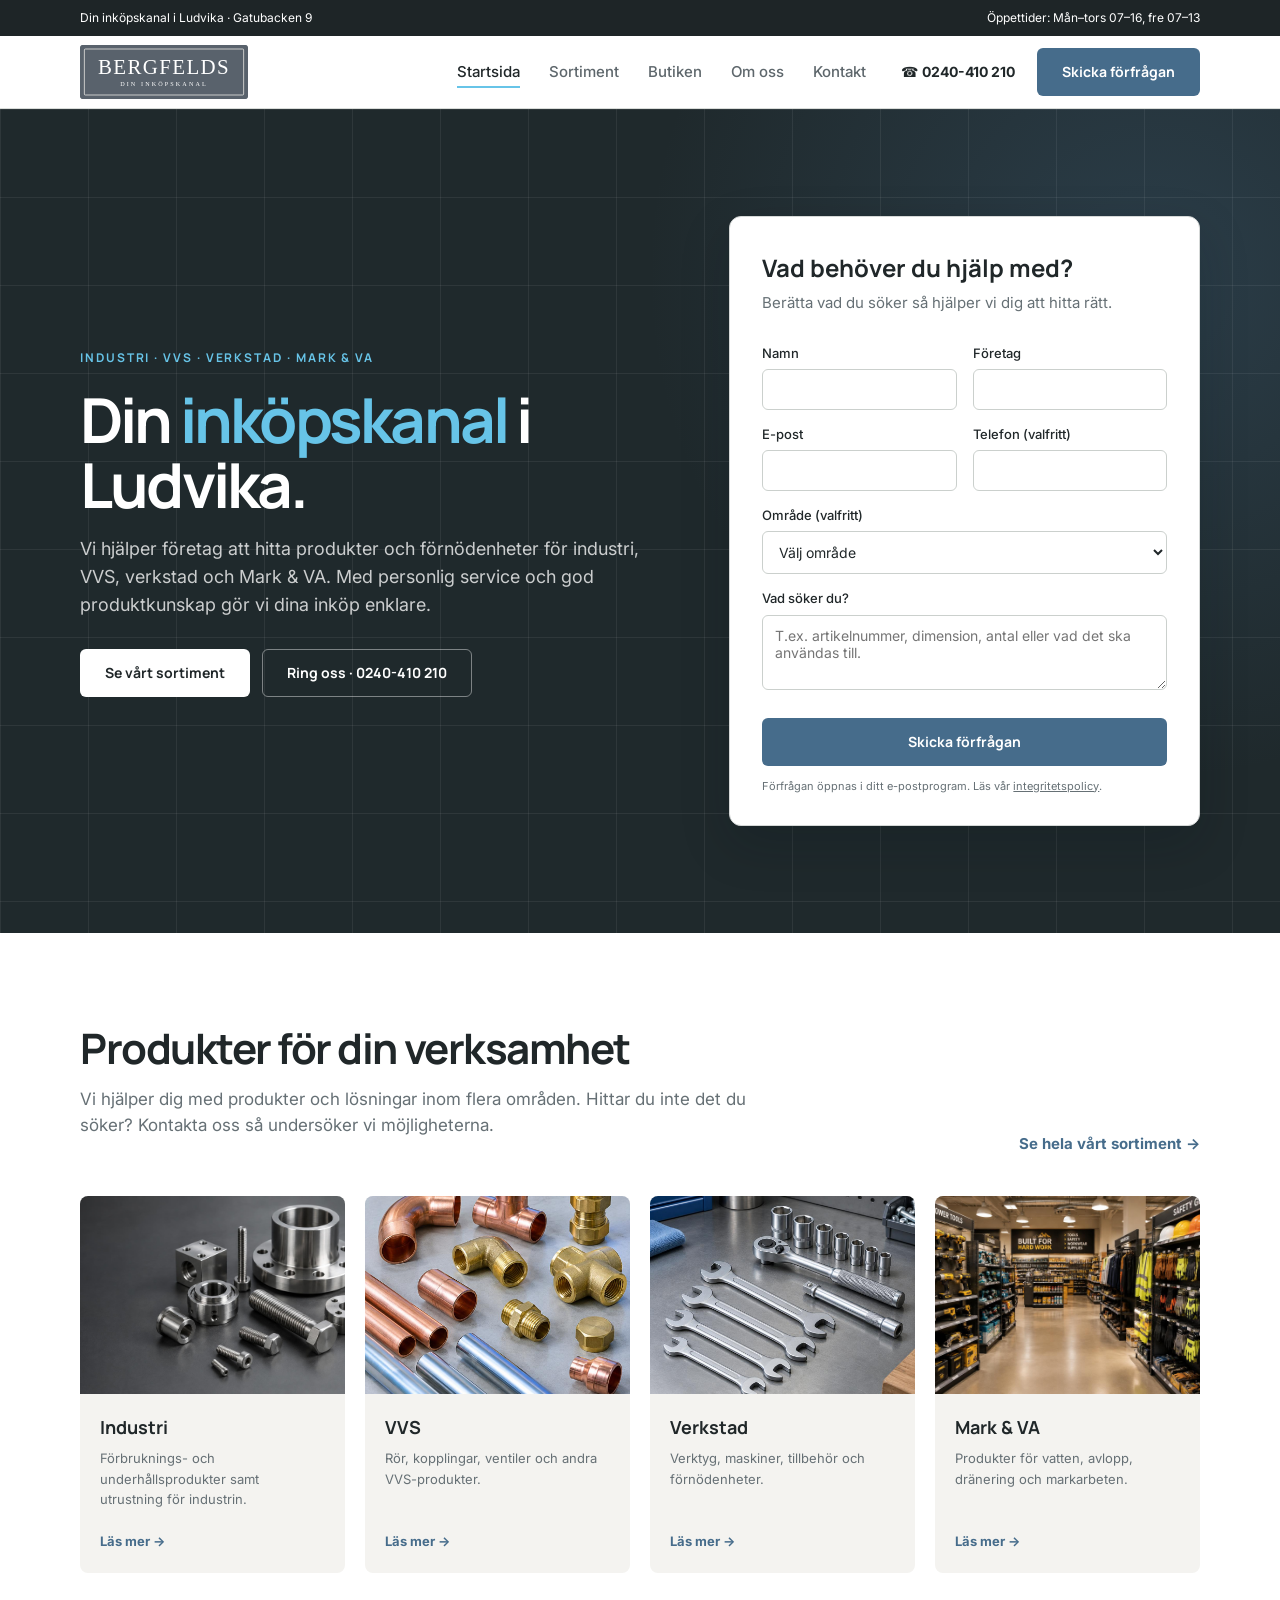
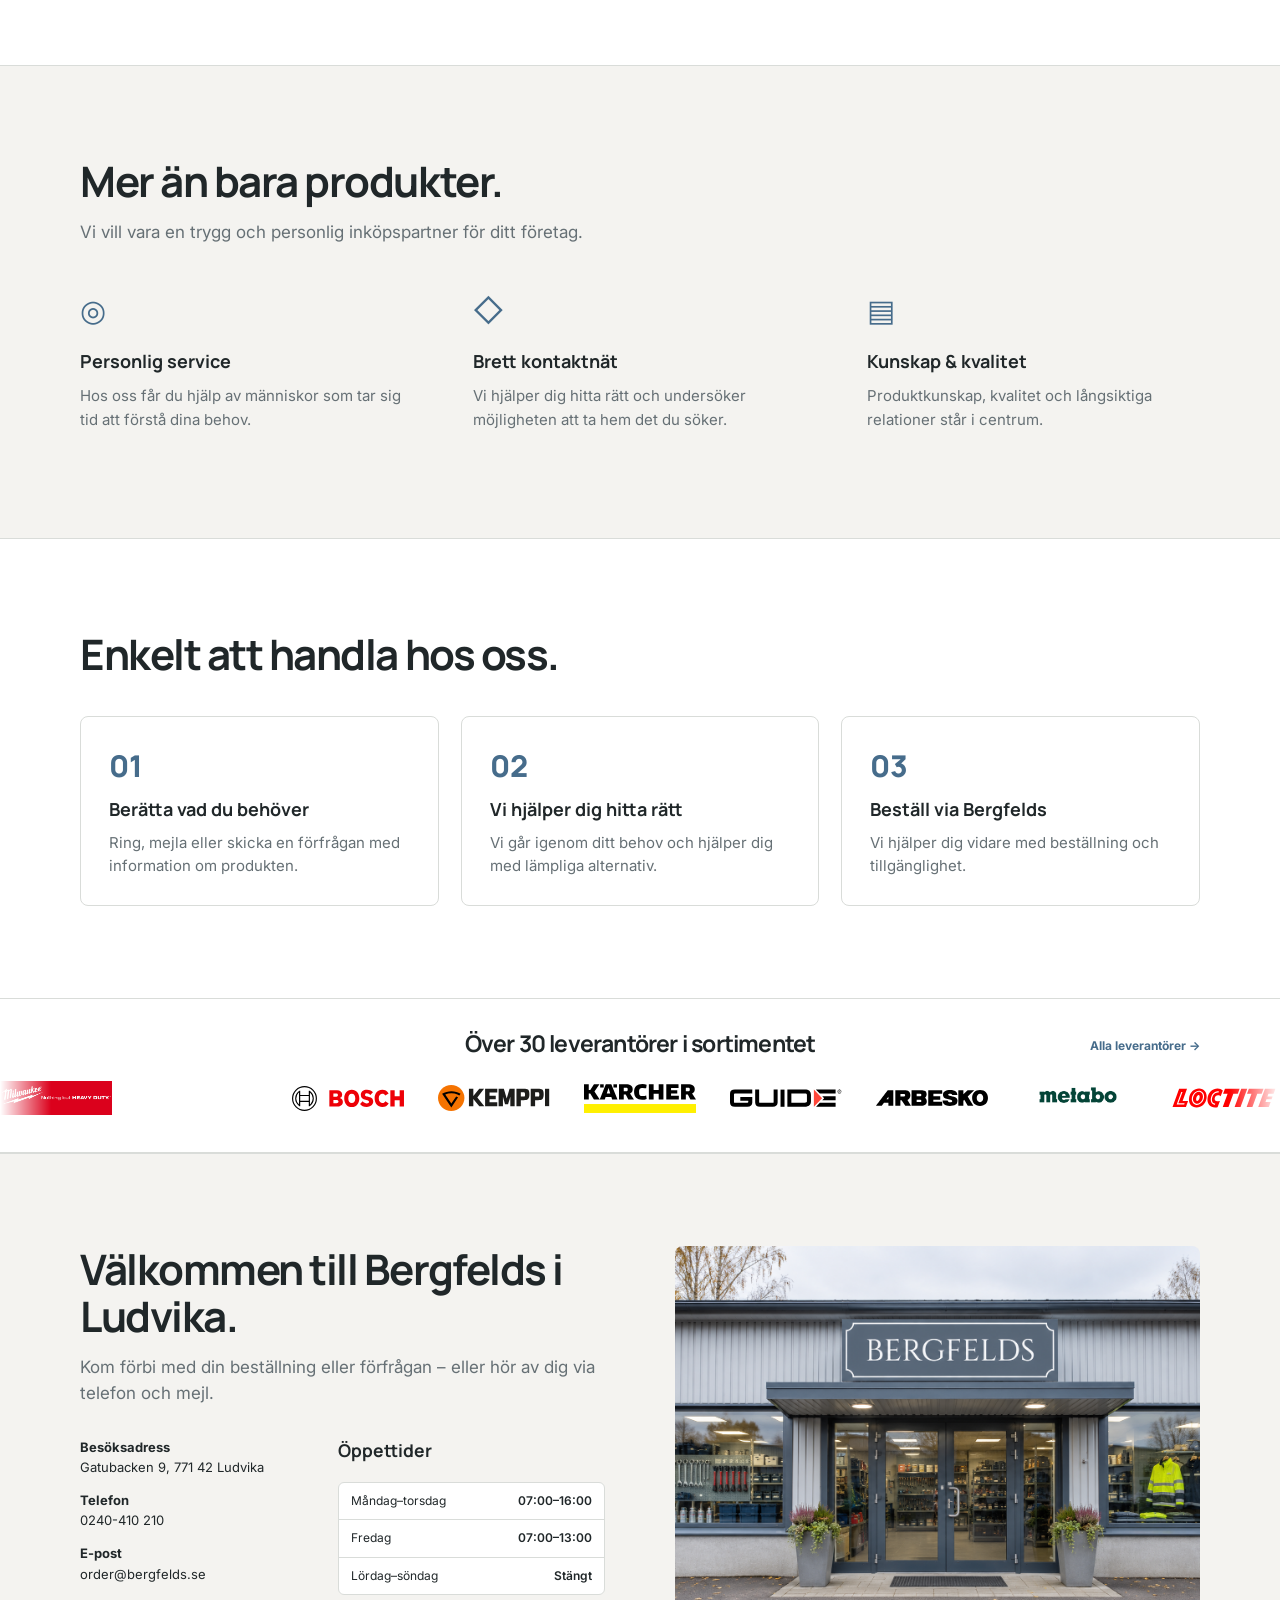
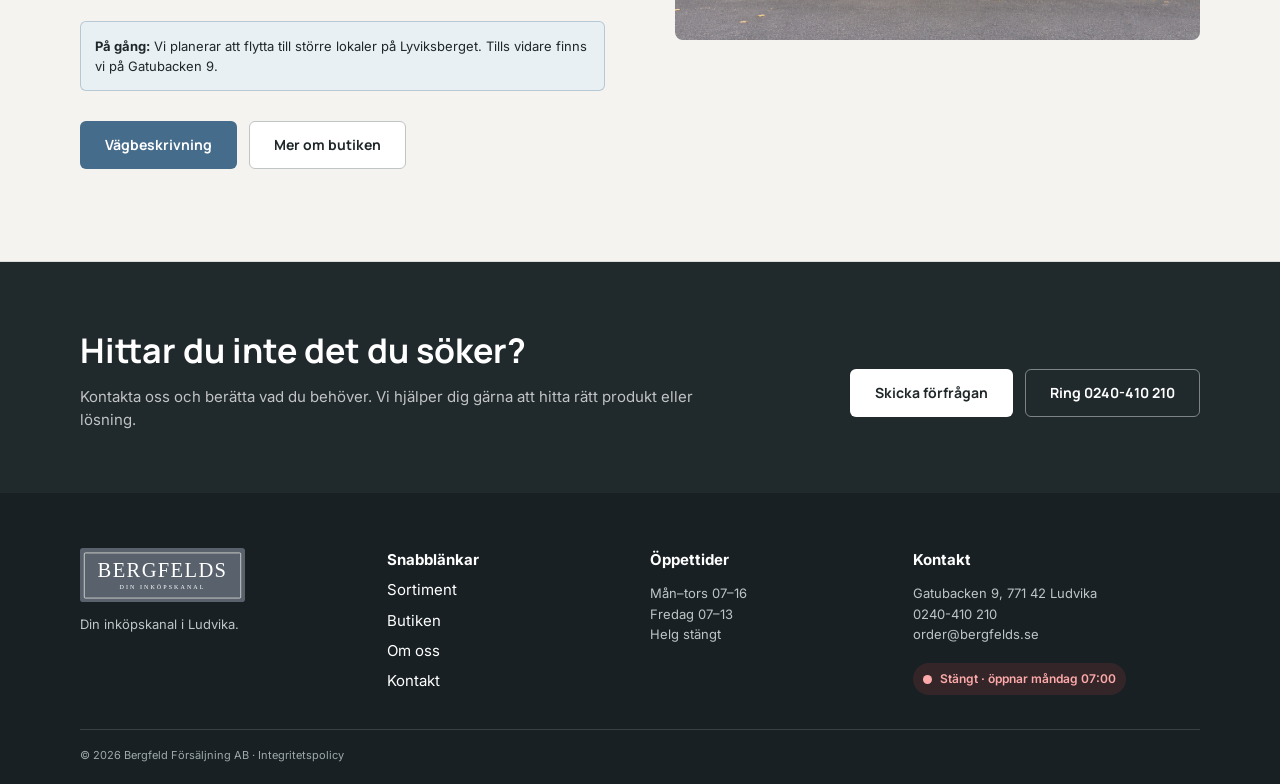
==== commit 86889216: "Correct Bergfelds wordmark" ====
--- a/index.html
+++ b/index.html
@@ -1,6 +1,6 @@
 <!doctype html><html lang="sv"><head><meta charset="utf-8"><meta name="viewport" content="width=device-width,initial-scale=1"><meta name="description" content="Bergfelds i Ludvika hjälper företag med produkter för industri, VVS, verkstad och Mark & VA."><title>Bergfelds – Din inköpskanal i Ludvika</title><link rel="icon" href="assets/favicon.png"><link rel="preconnect" href="https://fonts.googleapis.com"><link rel="stylesheet" href="https://fonts.googleapis.com/css2?family=Cormorant+Garamond:wght@500&family=Inter:wght@400;500;600&family=Manrope:wght@600;700;800&display=swap"><link rel="stylesheet" href="style.css"><script src="main.js" defer></script></head><body>
 <a class="skip-link" href="#innehall">Hoppa till innehållet</a><div class="topbar"><div class="container"><span>Din inköpskanal i Ludvika · Gatubacken 9</span><a href="butiken.html">Öppettider: Mån–tors 07–16, fre 07–13</a></div></div>
-<header><div class="container nav"><a class="logo" href="index.html" aria-label="Bergfelds – till startsidan"><img class="brand-image" src="assets/bergfelds-logo.jpg" alt="Bergfelds – Din inköpskanal"></a><button id="menu" aria-label="Öppna meny" aria-expanded="false">☰</button><nav aria-label="Huvudmeny"><a href="index.html">Startsida</a><a href="sortiment.html">Sortiment</a><a href="butiken.html">Butiken</a><a href="om-bergfelds.html">Om oss</a><a href="kontakta-oss.html">Kontakt</a></nav><a class="phone-link" href="tel:+46240410210">☎ <strong>0240-410 210</strong></a><a class="btn call" href="kontakta-oss.html">Skicka förfrågan</a></div></header>
+<header><div class="container nav"><a class="logo" href="index.html" aria-label="Bergfelds – till startsidan"><img class="brand-image" src="assets/bergfelds-wordmark.svg" alt="Bergfelds – Din inköpskanal"></a><button id="menu" aria-label="Öppna meny" aria-expanded="false">☰</button><nav aria-label="Huvudmeny"><a href="index.html">Startsida</a><a href="sortiment.html">Sortiment</a><a href="butiken.html">Butiken</a><a href="om-bergfelds.html">Om oss</a><a href="kontakta-oss.html">Kontakt</a></nav><a class="phone-link" href="tel:+46240410210">☎ <strong>0240-410 210</strong></a><a class="btn call" href="kontakta-oss.html">Skicka förfrågan</a></div></header>
 <main id="innehall"><section class="hero hero-industrial"><div class="container hero-grid"><div class="hero-copy"><em>INDUSTRI · VVS · VERKSTAD · MARK & VA</em><h1>Din <span>inköpskanal</span> i Ludvika.</h1><p>Vi hjälper företag att hitta produkter och förnödenheter för industri, VVS, verkstad och Mark & VA. Med personlig service och god produktkunskap gör vi dina inköp enklare.</p><div class="actions"><a class="btn light" href="sortiment.html">Se vårt sortiment</a><a class="btn outline" href="tel:+46240410210">Ring oss · 0240-410 210</a></div></div><form class="form hero-form" novalidate><h2>Vad behöver du hjälp med?</h2><p>Berätta vad du söker så hjälper vi dig att hitta rätt.</p><div class="cols"><label>Namn<input name="name" required></label><label>Företag<input name="company" required></label></div><div class="cols"><label>E-post<input name="email" type="email" required></label><label>Telefon (valfritt)<input name="phone" type="tel"></label></div><label>Område (valfritt)<select name="category"><option value="">Välj område</option><option>Industri</option><option>VVS</option><option>Verkstad</option><option>Mark & VA</option><option>Annat</option></select></label><label>Vad söker du?<textarea name="description" rows="3" placeholder="T.ex. artikelnummer, dimension, antal eller vad det ska användas till." required></textarea></label><output aria-live="polite"></output><button class="btn" type="submit">Skicka förfrågan</button><small>Förfrågan öppnas i ditt e-postprogram. Läs vår <a href="integritetspolicy.html">integritetspolicy</a>.</small></form></div></section>
 <section class="section product-intro"><div class="container"><div class="section-heading"><div><h2>Produkter för din verksamhet</h2><p>Vi hjälper dig med produkter och lösningar inom flera områden. Hittar du inte det du söker? Kontakta oss så undersöker vi möjligheterna.</p></div><a href="sortiment.html">Se hela vårt sortiment →</a></div><div class="range-grid four"><a class="range-card" href="sortiment.html#industri"><img src="assets/industry.jpg" alt="Industri"><div><h3>Industri</h3><p>Förbruknings- och underhållsprodukter samt utrustning för industrin.</p><b>Läs mer →</b></div></a><a class="range-card" href="sortiment.html#vvs"><img src="assets/plumbing.jpg" alt="VVS"><div><h3>VVS</h3><p>Rör, kopplingar, ventiler och andra VVS-produkter.</p><b>Läs mer →</b></div></a><a class="range-card" href="sortiment.html#verkstad"><img src="assets/workshop.jpg" alt="Verkstad"><div><h3>Verkstad</h3><p>Verktyg, maskiner, tillbehör och förnödenheter.</p><b>Läs mer →</b></div></a><a class="range-card" href="sortiment.html"><img src="assets/hero.jpg" alt="Mark och VA"><div><h3>Mark & VA</h3><p>Produkter för vatten, avlopp, dränering och markarbeten.</p><b>Läs mer →</b></div></a></div></div></section>
 <section class="section muted-section"><div class="container"><h2>Mer än bara produkter.</h2><p class="lead">Vi vill vara en trygg och personlig inköpspartner för ditt företag.</p><div class="benefit-row"><article><span>◎</span><h3>Personlig service</h3><p>Hos oss får du hjälp av människor som tar sig tid att förstå dina behov.</p></article><article><span>◇</span><h3>Brett kontaktnät</h3><p>Vi hjälper dig hitta rätt och undersöker möjligheten att ta hem det du söker.</p></article><article><span>▤</span><h3>Kunskap & kvalitet</h3><p>Produktkunskap, kvalitet och långsiktiga relationer står i centrum.</p></article></div></div></section>
@@ -8,4 +8,4 @@
 <section class="marquee-section"><div class="container supplier-heading"><div><h2>Över 30 leverantörer i sortimentet</h2><a class="all-suppliers-link" href="sortiment.html#leverantorer">Alla leverantörer →</a></div></div><div class="supplier-marquee" aria-label="Leverantörer"><div class="supplier-track"></div></div></section>
 <section class="section muted-section visit-section"><div class="container visit-grid"><div><h2>Välkommen till Bergfelds i Ludvika.</h2><p class="lead">Kom förbi med din beställning eller förfrågan – eller hör av dig via telefon och mejl.</p><div class="visit-details"><div><p><b>Besöksadress</b><br>Gatubacken 9, 771 42 Ludvika</p><p><b>Telefon</b><br><a href="tel:+46240410210">0240-410 210</a></p><p><b>E-post</b><br><a href="mailto:order@bergfelds.se">order@bergfelds.se</a></p></div><div><h3>Öppettider</h3><dl><div><dt>Måndag–torsdag</dt><dd>07:00–16:00</dd></div><div><dt>Fredag</dt><dd>07:00–13:00</dd></div><div><dt>Lördag–söndag</dt><dd>Stängt</dd></div></dl></div></div><div class="info-note"><b>På gång:</b> Vi planerar att flytta till större lokaler på Lyviksberget. Tills vidare finns vi på Gatubacken 9.</div><div class="actions"><a class="btn" target="_blank" rel="noreferrer" href="https://www.google.com/maps/search/?api=1&query=Gatubacken+9+771+42+Ludvika">Vägbeskrivning</a><a class="btn secondary" href="butiken.html">Mer om butiken</a></div></div><img class="visit-photo" src="assets/bergfelds-shop-placeholder.png" alt="Bergfelds butik i Ludvika"></div></section>
 <section class="final-cta"><div class="container"><div><h2>Hittar du inte det du söker?</h2><p>Kontakta oss och berätta vad du behöver. Vi hjälper dig gärna att hitta rätt produkt eller lösning.</p></div><div class="actions"><a class="btn light" href="kontakta-oss.html">Skicka förfrågan</a><a class="btn outline" href="tel:+46240410210">Ring 0240-410 210</a></div></div></section></main>
-<footer><div class="container footer4"><div><a class="logo" href="index.html"><img class="brand-image footer-brand" src="assets/bergfelds-logo.jpg" alt="Bergfelds"></a><p>Din inköpskanal i Ludvika.</p></div><div><b>Snabblänkar</b><a href="sortiment.html">Sortiment</a><a href="butiken.html">Butiken</a><a href="om-bergfelds.html">Om oss</a><a href="kontakta-oss.html">Kontakt</a></div><div><b>Öppettider</b><p>Mån–tors 07–16<br>Fredag 07–13<br>Helg stängt</p></div><div><b>Kontakt</b><p>Gatubacken 9, 771 42 Ludvika<br><a href="tel:+46240410210">0240-410 210</a><br><a href="mailto:order@bergfelds.se">order@bergfelds.se</a></p><div class="opening-status" data-opening-status><span class="status-dot"></span><span class="status-text">Kontrollerar öppettider…</span></div></div></div><div class="container copy">© <span data-year>2026</span> Bergfeld Försäljning AB · <a href="integritetspolicy.html">Integritetspolicy</a></div></footer></body></html>
+<footer><div class="container footer4"><div><a class="logo" href="index.html"><img class="brand-image footer-brand" src="assets/bergfelds-wordmark.svg" alt="Bergfelds"></a><p>Din inköpskanal i Ludvika.</p></div><div><b>Snabblänkar</b><a href="sortiment.html">Sortiment</a><a href="butiken.html">Butiken</a><a href="om-bergfelds.html">Om oss</a><a href="kontakta-oss.html">Kontakt</a></div><div><b>Öppettider</b><p>Mån–tors 07–16<br>Fredag 07–13<br>Helg stängt</p></div><div><b>Kontakt</b><p>Gatubacken 9, 771 42 Ludvika<br><a href="tel:+46240410210">0240-410 210</a><br><a href="mailto:order@bergfelds.se">order@bergfelds.se</a></p><div class="opening-status" data-opening-status><span class="status-dot"></span><span class="status-text">Kontrollerar öppettider…</span></div></div></div><div class="container copy">© <span data-year>2026</span> Bergfeld Försäljning AB · <a href="integritetspolicy.html">Integritetspolicy</a></div></footer></body></html>
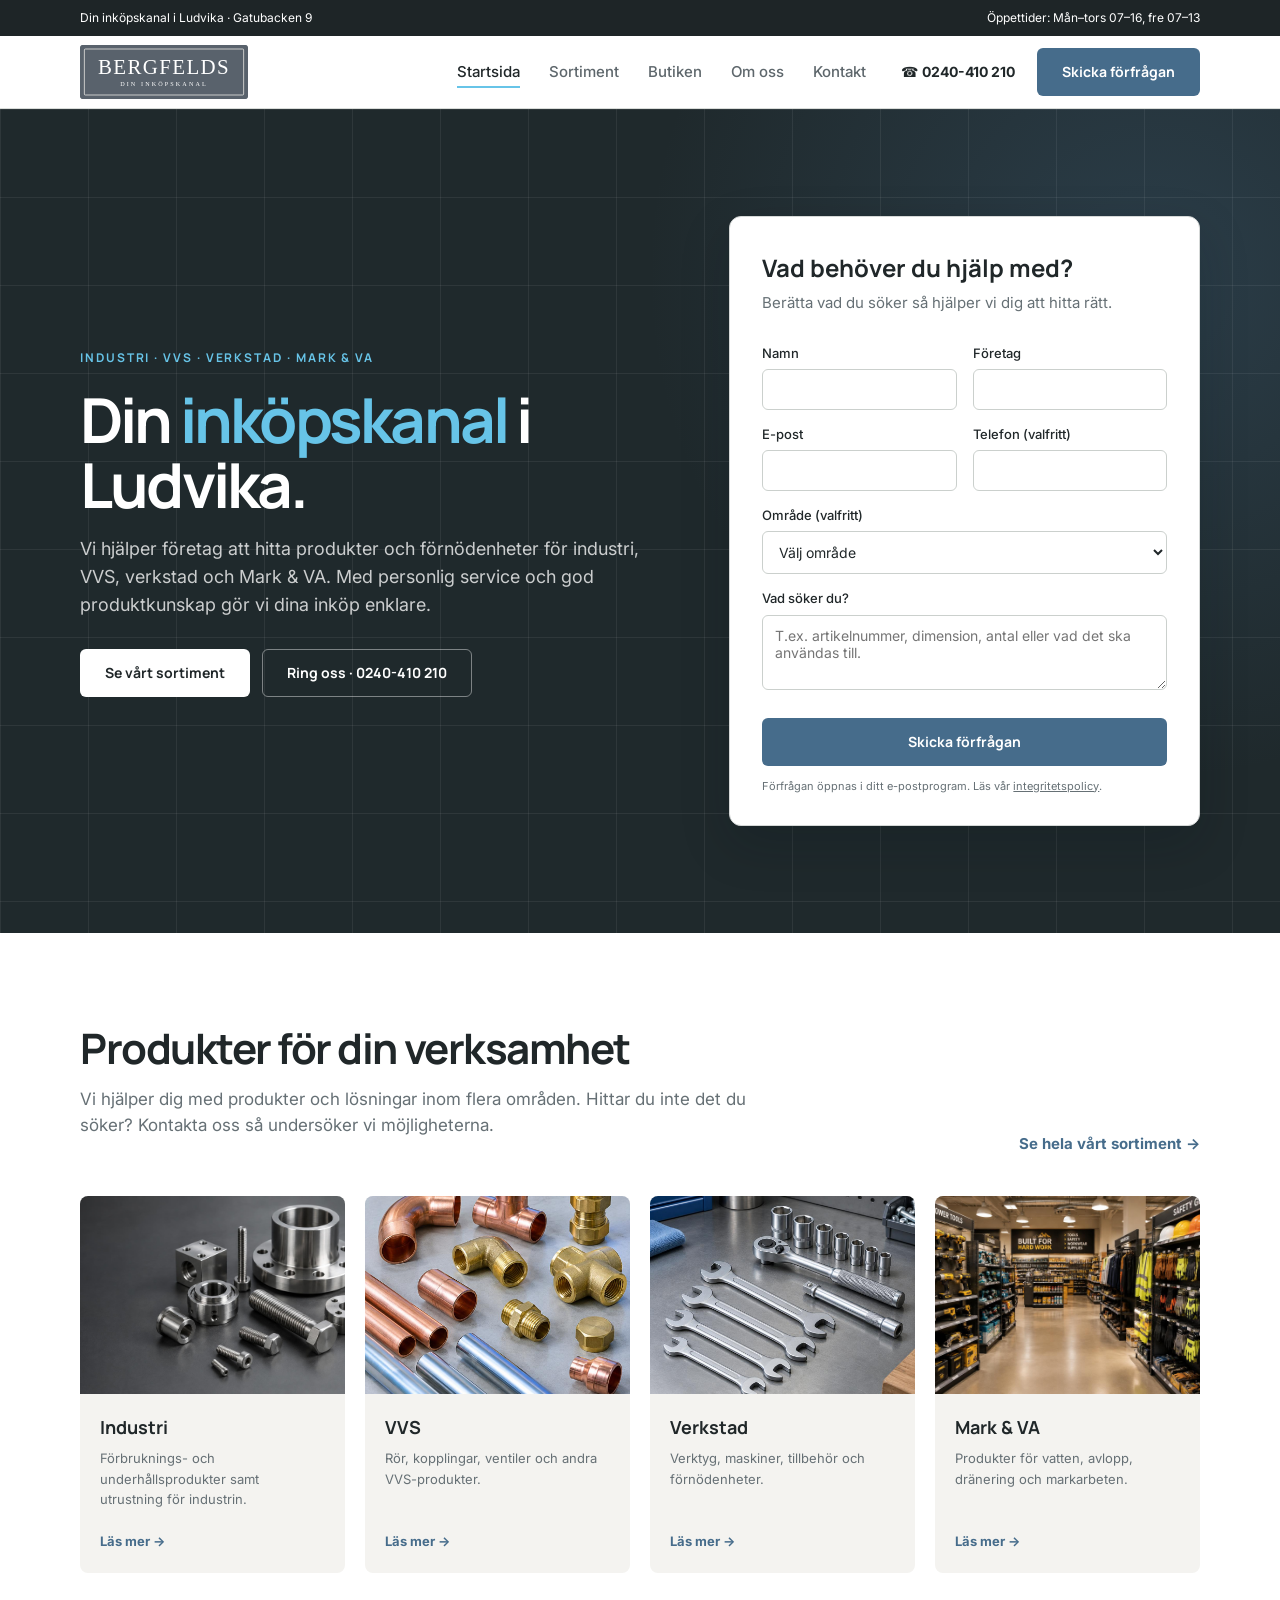
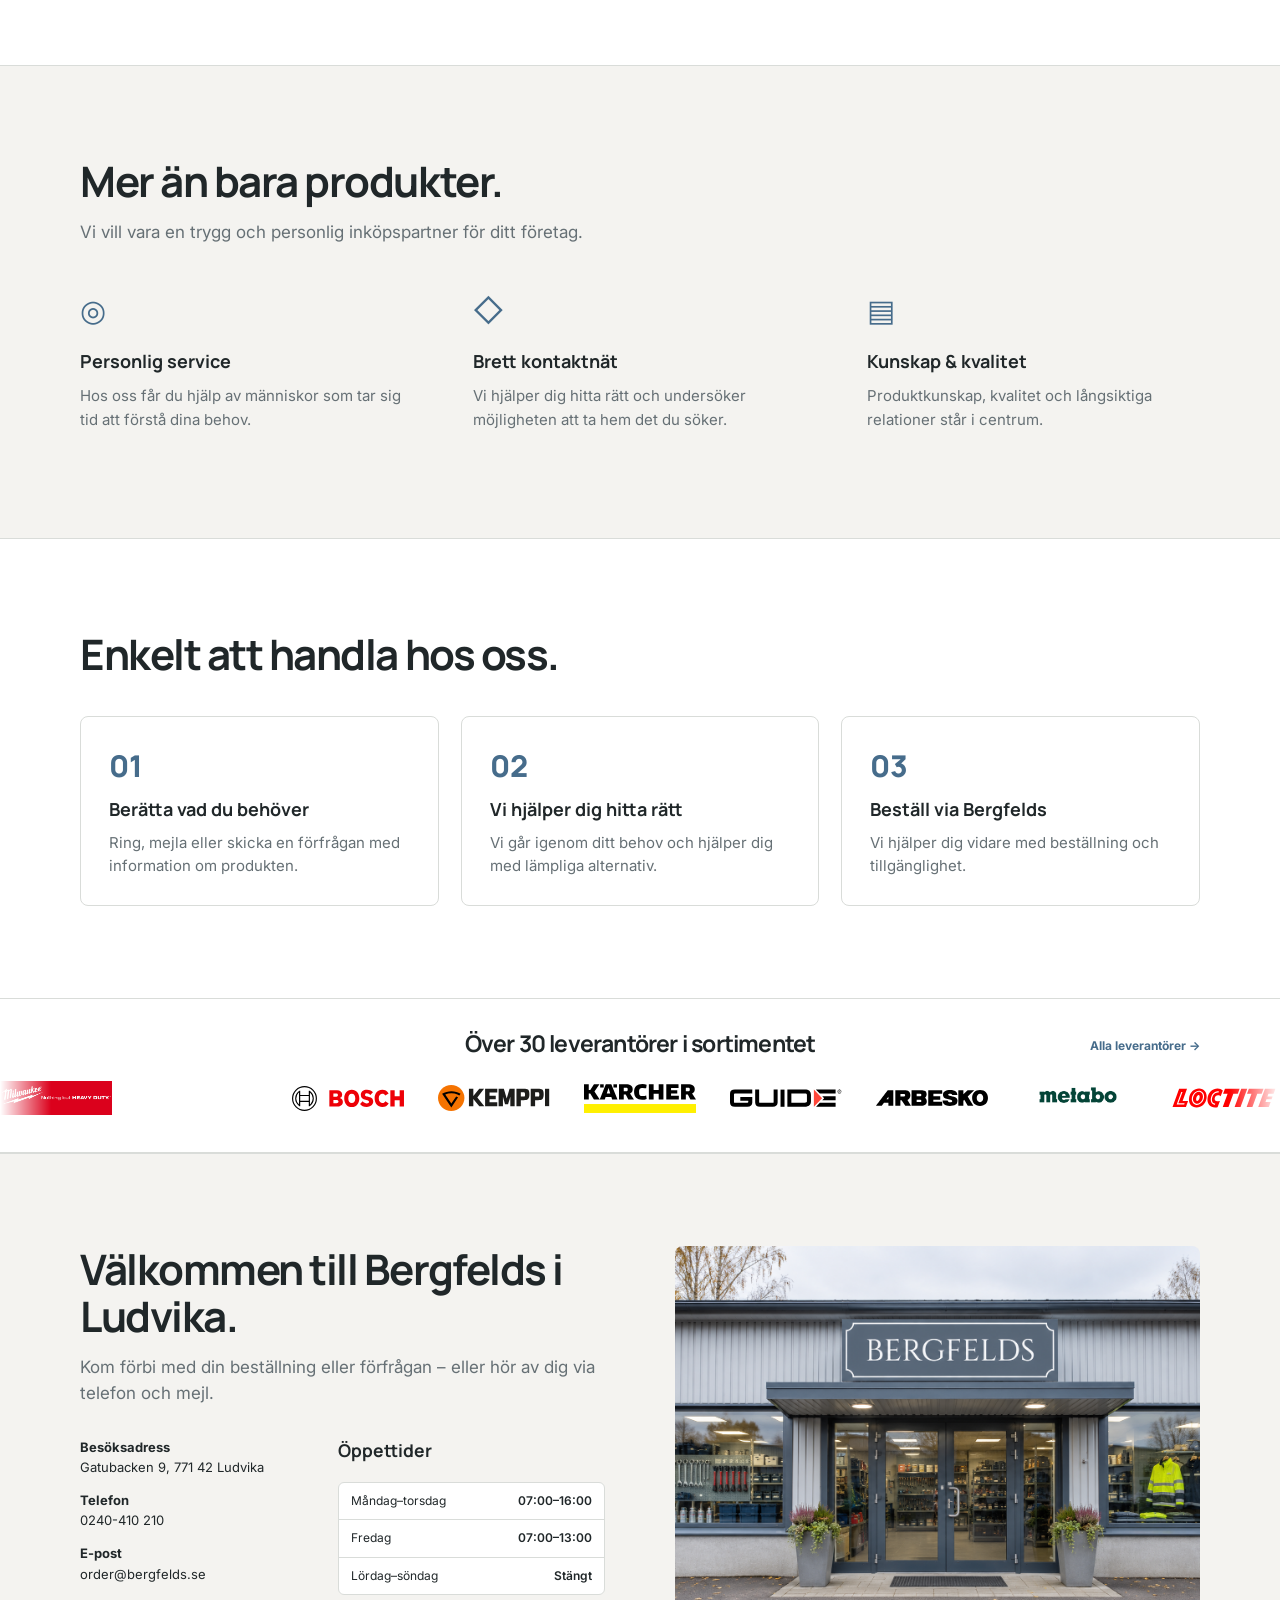
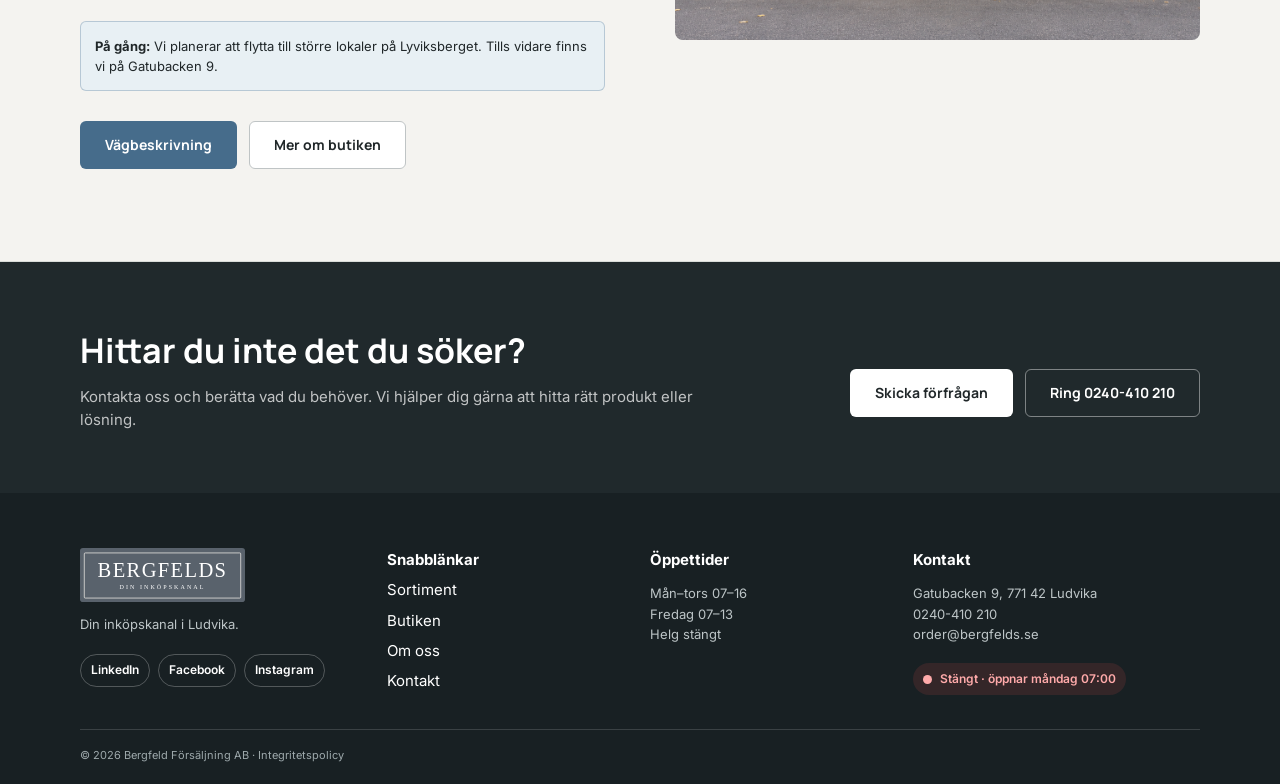
==== commit ea85ee8b: "Improve SEO and add social media links" ====
--- a/index.html
+++ b/index.html
@@ -1,11 +1,427 @@
-<!doctype html><html lang="sv"><head><meta charset="utf-8"><meta name="viewport" content="width=device-width,initial-scale=1"><meta name="description" content="Bergfelds i Ludvika hjälper företag med produkter för industri, VVS, verkstad och Mark & VA."><title>Bergfelds – Din inköpskanal i Ludvika</title><link rel="icon" href="assets/favicon.png"><link rel="preconnect" href="https://fonts.googleapis.com"><link rel="stylesheet" href="https://fonts.googleapis.com/css2?family=Cormorant+Garamond:wght@500&family=Inter:wght@400;500;600&family=Manrope:wght@600;700;800&display=swap"><link rel="stylesheet" href="style.css"><script src="main.js" defer></script></head><body>
-<a class="skip-link" href="#innehall">Hoppa till innehållet</a><div class="topbar"><div class="container"><span>Din inköpskanal i Ludvika · Gatubacken 9</span><a href="butiken.html">Öppettider: Mån–tors 07–16, fre 07–13</a></div></div>
-<header><div class="container nav"><a class="logo" href="index.html" aria-label="Bergfelds – till startsidan"><img class="brand-image" src="assets/bergfelds-wordmark.svg" alt="Bergfelds – Din inköpskanal"></a><button id="menu" aria-label="Öppna meny" aria-expanded="false">☰</button><nav aria-label="Huvudmeny"><a href="index.html">Startsida</a><a href="sortiment.html">Sortiment</a><a href="butiken.html">Butiken</a><a href="om-bergfelds.html">Om oss</a><a href="kontakta-oss.html">Kontakt</a></nav><a class="phone-link" href="tel:+46240410210">☎ <strong>0240-410 210</strong></a><a class="btn call" href="kontakta-oss.html">Skicka förfrågan</a></div></header>
-<main id="innehall"><section class="hero hero-industrial"><div class="container hero-grid"><div class="hero-copy"><em>INDUSTRI · VVS · VERKSTAD · MARK & VA</em><h1>Din <span>inköpskanal</span> i Ludvika.</h1><p>Vi hjälper företag att hitta produkter och förnödenheter för industri, VVS, verkstad och Mark & VA. Med personlig service och god produktkunskap gör vi dina inköp enklare.</p><div class="actions"><a class="btn light" href="sortiment.html">Se vårt sortiment</a><a class="btn outline" href="tel:+46240410210">Ring oss · 0240-410 210</a></div></div><form class="form hero-form" novalidate><h2>Vad behöver du hjälp med?</h2><p>Berätta vad du söker så hjälper vi dig att hitta rätt.</p><div class="cols"><label>Namn<input name="name" required></label><label>Företag<input name="company" required></label></div><div class="cols"><label>E-post<input name="email" type="email" required></label><label>Telefon (valfritt)<input name="phone" type="tel"></label></div><label>Område (valfritt)<select name="category"><option value="">Välj område</option><option>Industri</option><option>VVS</option><option>Verkstad</option><option>Mark & VA</option><option>Annat</option></select></label><label>Vad söker du?<textarea name="description" rows="3" placeholder="T.ex. artikelnummer, dimension, antal eller vad det ska användas till." required></textarea></label><output aria-live="polite"></output><button class="btn" type="submit">Skicka förfrågan</button><small>Förfrågan öppnas i ditt e-postprogram. Läs vår <a href="integritetspolicy.html">integritetspolicy</a>.</small></form></div></section>
-<section class="section product-intro"><div class="container"><div class="section-heading"><div><h2>Produkter för din verksamhet</h2><p>Vi hjälper dig med produkter och lösningar inom flera områden. Hittar du inte det du söker? Kontakta oss så undersöker vi möjligheterna.</p></div><a href="sortiment.html">Se hela vårt sortiment →</a></div><div class="range-grid four"><a class="range-card" href="sortiment.html#industri"><img src="assets/industry.jpg" alt="Industri"><div><h3>Industri</h3><p>Förbruknings- och underhållsprodukter samt utrustning för industrin.</p><b>Läs mer →</b></div></a><a class="range-card" href="sortiment.html#vvs"><img src="assets/plumbing.jpg" alt="VVS"><div><h3>VVS</h3><p>Rör, kopplingar, ventiler och andra VVS-produkter.</p><b>Läs mer →</b></div></a><a class="range-card" href="sortiment.html#verkstad"><img src="assets/workshop.jpg" alt="Verkstad"><div><h3>Verkstad</h3><p>Verktyg, maskiner, tillbehör och förnödenheter.</p><b>Läs mer →</b></div></a><a class="range-card" href="sortiment.html"><img src="assets/hero.jpg" alt="Mark och VA"><div><h3>Mark & VA</h3><p>Produkter för vatten, avlopp, dränering och markarbeten.</p><b>Läs mer →</b></div></a></div></div></section>
-<section class="section muted-section"><div class="container"><h2>Mer än bara produkter.</h2><p class="lead">Vi vill vara en trygg och personlig inköpspartner för ditt företag.</p><div class="benefit-row"><article><span>◎</span><h3>Personlig service</h3><p>Hos oss får du hjälp av människor som tar sig tid att förstå dina behov.</p></article><article><span>◇</span><h3>Brett kontaktnät</h3><p>Vi hjälper dig hitta rätt och undersöker möjligheten att ta hem det du söker.</p></article><article><span>▤</span><h3>Kunskap & kvalitet</h3><p>Produktkunskap, kvalitet och långsiktiga relationer står i centrum.</p></article></div></div></section>
-<section class="section process"><div class="container"><h2>Enkelt att handla hos oss.</h2><ol class="steps"><li><span>01</span><h3>Berätta vad du behöver</h3><p>Ring, mejla eller skicka en förfrågan med information om produkten.</p></li><li><span>02</span><h3>Vi hjälper dig hitta rätt</h3><p>Vi går igenom ditt behov och hjälper dig med lämpliga alternativ.</p></li><li><span>03</span><h3>Beställ via Bergfelds</h3><p>Vi hjälper dig vidare med beställning och tillgänglighet.</p></li></ol></div></section>
-<section class="marquee-section"><div class="container supplier-heading"><div><h2>Över 30 leverantörer i sortimentet</h2><a class="all-suppliers-link" href="sortiment.html#leverantorer">Alla leverantörer →</a></div></div><div class="supplier-marquee" aria-label="Leverantörer"><div class="supplier-track"></div></div></section>
-<section class="section muted-section visit-section"><div class="container visit-grid"><div><h2>Välkommen till Bergfelds i Ludvika.</h2><p class="lead">Kom förbi med din beställning eller förfrågan – eller hör av dig via telefon och mejl.</p><div class="visit-details"><div><p><b>Besöksadress</b><br>Gatubacken 9, 771 42 Ludvika</p><p><b>Telefon</b><br><a href="tel:+46240410210">0240-410 210</a></p><p><b>E-post</b><br><a href="mailto:order@bergfelds.se">order@bergfelds.se</a></p></div><div><h3>Öppettider</h3><dl><div><dt>Måndag–torsdag</dt><dd>07:00–16:00</dd></div><div><dt>Fredag</dt><dd>07:00–13:00</dd></div><div><dt>Lördag–söndag</dt><dd>Stängt</dd></div></dl></div></div><div class="info-note"><b>På gång:</b> Vi planerar att flytta till större lokaler på Lyviksberget. Tills vidare finns vi på Gatubacken 9.</div><div class="actions"><a class="btn" target="_blank" rel="noreferrer" href="https://www.google.com/maps/search/?api=1&query=Gatubacken+9+771+42+Ludvika">Vägbeskrivning</a><a class="btn secondary" href="butiken.html">Mer om butiken</a></div></div><img class="visit-photo" src="assets/bergfelds-shop-placeholder.png" alt="Bergfelds butik i Ludvika"></div></section>
-<section class="final-cta"><div class="container"><div><h2>Hittar du inte det du söker?</h2><p>Kontakta oss och berätta vad du behöver. Vi hjälper dig gärna att hitta rätt produkt eller lösning.</p></div><div class="actions"><a class="btn light" href="kontakta-oss.html">Skicka förfrågan</a><a class="btn outline" href="tel:+46240410210">Ring 0240-410 210</a></div></div></section></main>
-<footer><div class="container footer4"><div><a class="logo" href="index.html"><img class="brand-image footer-brand" src="assets/bergfelds-wordmark.svg" alt="Bergfelds"></a><p>Din inköpskanal i Ludvika.</p></div><div><b>Snabblänkar</b><a href="sortiment.html">Sortiment</a><a href="butiken.html">Butiken</a><a href="om-bergfelds.html">Om oss</a><a href="kontakta-oss.html">Kontakt</a></div><div><b>Öppettider</b><p>Mån–tors 07–16<br>Fredag 07–13<br>Helg stängt</p></div><div><b>Kontakt</b><p>Gatubacken 9, 771 42 Ludvika<br><a href="tel:+46240410210">0240-410 210</a><br><a href="mailto:order@bergfelds.se">order@bergfelds.se</a></p><div class="opening-status" data-opening-status><span class="status-dot"></span><span class="status-text">Kontrollerar öppettider…</span></div></div></div><div class="container copy">© <span data-year>2026</span> Bergfeld Försäljning AB · <a href="integritetspolicy.html">Integritetspolicy</a></div></footer></body></html>
+<!doctype html>
+<html lang="sv">
+  <head>
+    <meta charset="utf-8" />
+    <meta name="viewport" content="width=device-width,initial-scale=1" />
+    <meta name="robots" content="index,follow" />
+    <meta
+      name="description"
+      content="Bergfelds i Ludvika hjälper företag med produkter för industri, VVS, verkstad och Mark & VA."
+    />
+    <title>Bergfelds i Ludvika | Industri, VVS och verkstad</title>
+    <link rel="canonical" href="https://samirah90.github.io/Bergfleds-2/" />
+    <meta property="og:locale" content="sv_SE" />
+    <meta property="og:type" content="website" />
+    <meta property="og:site_name" content="Bergfelds" />
+    <meta
+      property="og:title"
+      content="Bergfelds i Ludvika | Industri, VVS och verkstad"
+    />
+    <meta
+      property="og:description"
+      content="Personlig service och ett brett sortiment för industri, VVS, verkstad samt Mark &amp; VA i Ludvika."
+    />
+    <meta
+      property="og:url"
+      content="https://samirah90.github.io/Bergfleds-2/"
+    />
+    <meta
+      property="og:image"
+      content="https://samirah90.github.io/Bergfleds-2/assets/hero.jpg"
+    />
+    <meta name="twitter:card" content="summary_large_image" />
+    <link rel="icon" href="assets/favicon.png" />
+    <link rel="preconnect" href="https://fonts.googleapis.com" />
+    <link
+      rel="stylesheet"
+      href="https://fonts.googleapis.com/css2?family=Cormorant+Garamond:wght@500&family=Inter:wght@400;500;600&family=Manrope:wght@600;700;800&display=swap"
+    />
+    <link rel="stylesheet" href="style.css" />
+    <script src="main.js" defer></script>
+    <script type="application/ld+json">
+      {
+        "@context": "https://schema.org",
+        "@type": "HardwareStore",
+        "name": "Bergfelds",
+        "url": "https://samirah90.github.io/Bergfleds-2/",
+        "logo": "https://samirah90.github.io/Bergfleds-2/assets/bergfelds-wordmark.svg",
+        "image": "https://samirah90.github.io/Bergfleds-2/assets/hero.jpg",
+        "telephone": "+46-240-410-210",
+        "email": "order@bergfelds.se",
+        "address": {
+          "@type": "PostalAddress",
+          "streetAddress": "Gatubacken 9",
+          "postalCode": "771 42",
+          "addressLocality": "Ludvika",
+          "addressCountry": "SE"
+        },
+        "openingHoursSpecification": [
+          {
+            "@type": "OpeningHoursSpecification",
+            "dayOfWeek": ["Monday", "Tuesday", "Wednesday", "Thursday"],
+            "opens": "07:00",
+            "closes": "16:00"
+          },
+          {
+            "@type": "OpeningHoursSpecification",
+            "dayOfWeek": "Friday",
+            "opens": "07:00",
+            "closes": "13:00"
+          }
+        ]
+      }
+    </script>
+  </head>
+  <body>
+    <a class="skip-link" href="#innehall">Hoppa till innehållet</a>
+    <div class="topbar">
+      <div class="container">
+        <span>Din inköpskanal i Ludvika · Gatubacken 9</span
+        ><a href="butiken.html">Öppettider: Mån–tors 07–16, fre 07–13</a>
+      </div>
+    </div>
+    <header>
+      <div class="container nav">
+        <a
+          class="logo"
+          href="index.html"
+          aria-label="Bergfelds – till startsidan"
+          ><img
+            class="brand-image"
+            src="assets/bergfelds-wordmark.svg"
+            alt="Bergfelds – Din inköpskanal" /></a
+        ><button id="menu" aria-label="Öppna meny" aria-expanded="false">
+          ☰
+        </button>
+        <nav aria-label="Huvudmeny">
+          <a href="index.html">Startsida</a
+          ><a href="sortiment.html">Sortiment</a
+          ><a href="butiken.html">Butiken</a
+          ><a href="om-bergfelds.html">Om oss</a
+          ><a href="kontakta-oss.html">Kontakt</a>
+        </nav>
+        <a class="phone-link" href="tel:+46240410210"
+          >☎ <strong>0240-410 210</strong></a
+        ><a class="btn call" href="kontakta-oss.html">Skicka förfrågan</a>
+      </div>
+    </header>
+    <main id="innehall">
+      <section class="hero hero-industrial">
+        <div class="container hero-grid">
+          <div class="hero-copy">
+            <em>INDUSTRI · VVS · VERKSTAD · MARK & VA</em>
+            <h1>Din <span>inköpskanal</span> i Ludvika.</h1>
+            <p>
+              Vi hjälper företag att hitta produkter och förnödenheter för
+              industri, VVS, verkstad och Mark & VA. Med personlig service och
+              god produktkunskap gör vi dina inköp enklare.
+            </p>
+            <div class="actions">
+              <a class="btn light" href="sortiment.html">Se vårt sortiment</a
+              ><a class="btn outline" href="tel:+46240410210"
+                >Ring oss · 0240-410 210</a
+              >
+            </div>
+          </div>
+          <form class="form hero-form" novalidate>
+            <h2>Vad behöver du hjälp med?</h2>
+            <p>Berätta vad du söker så hjälper vi dig att hitta rätt.</p>
+            <div class="cols">
+              <label>Namn<input name="name" required /></label
+              ><label>Företag<input name="company" required /></label>
+            </div>
+            <div class="cols">
+              <label>E-post<input name="email" type="email" required /></label
+              ><label
+                >Telefon (valfritt)<input name="phone" type="tel"
+              /></label>
+            </div>
+            <label
+              >Område (valfritt)<select name="category">
+                <option value="">Välj område</option>
+                <option>Industri</option>
+                <option>VVS</option>
+                <option>Verkstad</option>
+                <option>Mark & VA</option>
+                <option>Annat</option>
+              </select></label
+            ><label
+              >Vad söker du?<textarea
+                name="description"
+                rows="3"
+                placeholder="T.ex. artikelnummer, dimension, antal eller vad det ska användas till."
+                required
+              ></textarea></label
+            ><output aria-live="polite"></output
+            ><button class="btn" type="submit">Skicka förfrågan</button
+            ><small
+              >Förfrågan öppnas i ditt e-postprogram. Läs vår
+              <a href="integritetspolicy.html">integritetspolicy</a>.</small
+            >
+          </form>
+        </div>
+      </section>
+      <section class="section product-intro">
+        <div class="container">
+          <div class="section-heading">
+            <div>
+              <h2>Produkter för din verksamhet</h2>
+              <p>
+                Vi hjälper dig med produkter och lösningar inom flera områden.
+                Hittar du inte det du söker? Kontakta oss så undersöker vi
+                möjligheterna.
+              </p>
+            </div>
+            <a href="sortiment.html">Se hela vårt sortiment →</a>
+          </div>
+          <div class="range-grid four">
+            <a class="range-card" href="sortiment.html#industri"
+              ><img src="assets/industry.jpg" alt="Industri" />
+              <div>
+                <h3>Industri</h3>
+                <p>
+                  Förbruknings- och underhållsprodukter samt utrustning för
+                  industrin.
+                </p>
+                <b>Läs mer →</b>
+              </div></a
+            ><a class="range-card" href="sortiment.html#vvs"
+              ><img src="assets/plumbing.jpg" alt="VVS" />
+              <div>
+                <h3>VVS</h3>
+                <p>Rör, kopplingar, ventiler och andra VVS-produkter.</p>
+                <b>Läs mer →</b>
+              </div></a
+            ><a class="range-card" href="sortiment.html#verkstad"
+              ><img src="assets/workshop.jpg" alt="Verkstad" />
+              <div>
+                <h3>Verkstad</h3>
+                <p>Verktyg, maskiner, tillbehör och förnödenheter.</p>
+                <b>Läs mer →</b>
+              </div></a
+            ><a class="range-card" href="sortiment.html"
+              ><img src="assets/hero.jpg" alt="Mark och VA" />
+              <div>
+                <h3>Mark & VA</h3>
+                <p>Produkter för vatten, avlopp, dränering och markarbeten.</p>
+                <b>Läs mer →</b>
+              </div></a
+            >
+          </div>
+        </div>
+      </section>
+      <section class="section muted-section">
+        <div class="container">
+          <h2>Mer än bara produkter.</h2>
+          <p class="lead">
+            Vi vill vara en trygg och personlig inköpspartner för ditt företag.
+          </p>
+          <div class="benefit-row">
+            <article>
+              <span>◎</span>
+              <h3>Personlig service</h3>
+              <p>
+                Hos oss får du hjälp av människor som tar sig tid att förstå
+                dina behov.
+              </p>
+            </article>
+            <article>
+              <span>◇</span>
+              <h3>Brett kontaktnät</h3>
+              <p>
+                Vi hjälper dig hitta rätt och undersöker möjligheten att ta hem
+                det du söker.
+              </p>
+            </article>
+            <article>
+              <span>▤</span>
+              <h3>Kunskap & kvalitet</h3>
+              <p>
+                Produktkunskap, kvalitet och långsiktiga relationer står i
+                centrum.
+              </p>
+            </article>
+          </div>
+        </div>
+      </section>
+      <section class="section process">
+        <div class="container">
+          <h2>Enkelt att handla hos oss.</h2>
+          <ol class="steps">
+            <li>
+              <span>01</span>
+              <h3>Berätta vad du behöver</h3>
+              <p>
+                Ring, mejla eller skicka en förfrågan med information om
+                produkten.
+              </p>
+            </li>
+            <li>
+              <span>02</span>
+              <h3>Vi hjälper dig hitta rätt</h3>
+              <p>
+                Vi går igenom ditt behov och hjälper dig med lämpliga
+                alternativ.
+              </p>
+            </li>
+            <li>
+              <span>03</span>
+              <h3>Beställ via Bergfelds</h3>
+              <p>Vi hjälper dig vidare med beställning och tillgänglighet.</p>
+            </li>
+          </ol>
+        </div>
+      </section>
+      <section class="marquee-section">
+        <div class="container supplier-heading">
+          <div>
+            <h2>Över 30 leverantörer i sortimentet</h2>
+            <a class="all-suppliers-link" href="sortiment.html#leverantorer"
+              >Alla leverantörer →</a
+            >
+          </div>
+        </div>
+        <div class="supplier-marquee" aria-label="Leverantörer">
+          <div class="supplier-track"></div>
+        </div>
+      </section>
+      <section class="section muted-section visit-section">
+        <div class="container visit-grid">
+          <div>
+            <h2>Välkommen till Bergfelds i Ludvika.</h2>
+            <p class="lead">
+              Kom förbi med din beställning eller förfrågan – eller hör av dig
+              via telefon och mejl.
+            </p>
+            <div class="visit-details">
+              <div>
+                <p><b>Besöksadress</b><br />Gatubacken 9, 771 42 Ludvika</p>
+                <p>
+                  <b>Telefon</b><br /><a href="tel:+46240410210"
+                    >0240-410 210</a
+                  >
+                </p>
+                <p>
+                  <b>E-post</b><br /><a href="mailto:order@bergfelds.se"
+                    >order@bergfelds.se</a
+                  >
+                </p>
+              </div>
+              <div>
+                <h3>Öppettider</h3>
+                <dl>
+                  <div>
+                    <dt>Måndag–torsdag</dt>
+                    <dd>07:00–16:00</dd>
+                  </div>
+                  <div>
+                    <dt>Fredag</dt>
+                    <dd>07:00–13:00</dd>
+                  </div>
+                  <div>
+                    <dt>Lördag–söndag</dt>
+                    <dd>Stängt</dd>
+                  </div>
+                </dl>
+              </div>
+            </div>
+            <div class="info-note">
+              <b>På gång:</b> Vi planerar att flytta till större lokaler på
+              Lyviksberget. Tills vidare finns vi på Gatubacken 9.
+            </div>
+            <div class="actions">
+              <a
+                class="btn"
+                target="_blank"
+                rel="noreferrer"
+                href="https://www.google.com/maps/search/?api=1&query=Gatubacken+9+771+42+Ludvika"
+                >Vägbeskrivning</a
+              ><a class="btn secondary" href="butiken.html">Mer om butiken</a>
+            </div>
+          </div>
+          <img
+            class="visit-photo"
+            src="assets/bergfelds-shop-placeholder.png"
+            alt="Bergfelds butik i Ludvika"
+          />
+        </div>
+      </section>
+      <section class="final-cta">
+        <div class="container">
+          <div>
+            <h2>Hittar du inte det du söker?</h2>
+            <p>
+              Kontakta oss och berätta vad du behöver. Vi hjälper dig gärna att
+              hitta rätt produkt eller lösning.
+            </p>
+          </div>
+          <div class="actions">
+            <a class="btn light" href="kontakta-oss.html">Skicka förfrågan</a
+            ><a class="btn outline" href="tel:+46240410210"
+              >Ring 0240-410 210</a
+            >
+          </div>
+        </div>
+      </section>
+    </main>
+    <footer>
+      <div class="container footer4">
+        <div>
+          <a class="logo" href="index.html"
+            ><img
+              class="brand-image footer-brand"
+              src="assets/bergfelds-wordmark.svg"
+              alt="Bergfelds"
+          /></a>
+          <p>Din inköpskanal i Ludvika.</p>
+          <nav class="social-links" aria-label="Sociala medier">
+            <a
+              href="https://www.linkedin.com/company/bergfeld-f%C3%B6rs%C3%A4ljning-ab/posts/?feedView=all"
+              target="_blank"
+              rel="noopener noreferrer"
+              >LinkedIn</a
+            >
+            <a
+              href="https://www.facebook.com/profile.php?id=61582548335301"
+              target="_blank"
+              rel="noopener noreferrer"
+              >Facebook</a
+            >
+            <a
+              href="https://www.instagram.com/bergfeldsab/"
+              target="_blank"
+              rel="noopener noreferrer"
+              >Instagram</a
+            >
+          </nav>
+        </div>
+        <div>
+          <b>Snabblänkar</b><a href="sortiment.html">Sortiment</a
+          ><a href="butiken.html">Butiken</a
+          ><a href="om-bergfelds.html">Om oss</a
+          ><a href="kontakta-oss.html">Kontakt</a>
+        </div>
+        <div>
+          <b>Öppettider</b>
+          <p>Mån–tors 07–16<br />Fredag 07–13<br />Helg stängt</p>
+        </div>
+        <div>
+          <b>Kontakt</b>
+          <p>
+            Gatubacken 9, 771 42 Ludvika<br /><a href="tel:+46240410210"
+              >0240-410 210</a
+            ><br /><a href="mailto:order@bergfelds.se">order@bergfelds.se</a>
+          </p>
+          <div class="opening-status" data-opening-status>
+            <span class="status-dot"></span
+            ><span class="status-text">Kontrollerar öppettider…</span>
+          </div>
+        </div>
+      </div>
+      <div class="container copy">
+        © <span data-year>2026</span> Bergfeld Försäljning AB ·
+        <a href="integritetspolicy.html">Integritetspolicy</a>
+      </div>
+    </footer>
+  </body>
+</html>
--- a/style.css
+++ b/style.css
@@ -1,16 +1,947 @@
-@import url('https://fonts.googleapis.com/css2?family=Cormorant+Garamond:wght@500&family=Inter:wght@400;500;600&family=Manrope:wght@600;700;800&display=swap');
-:root{--ink:#202729;--navy:#20292c;--brand:#59626c;--blue:#466c8b;--accent:#67c4e8;--paper:#fff;--warm:#f4f3f0;--line:#d9dcd9;--muted:#667075;--radius:9px;--shadow:0 18px 50px rgba(8,18,23,.18)}
-*{box-sizing:border-box}html{scroll-behavior:smooth;scroll-padding-top:110px}body{margin:0;background:var(--paper);color:var(--ink);font:15px/1.55 Inter,Arial,sans-serif}a{color:inherit;text-decoration:none}img{display:block;max-width:100%}h1,h2,h3,p{margin-top:0}h1,h2,h3,.btn{font-family:Manrope,Inter,sans-serif}.container{width:min(1120px,calc(100% - 48px));margin:auto}.skip-link{position:fixed;left:12px;top:-60px;z-index:100;padding:10px;background:#fff}.skip-link:focus{top:12px}.topbar{height:36px;background:#1e2527;color:#fff;font-size:12px}.topbar .container{display:flex;height:100%;align-items:center;justify-content:space-between}.topbar a:hover{text-decoration:underline}
-header{position:sticky;top:0;z-index:50;border-bottom:1px solid var(--line);background:rgba(255,255,255,.96);backdrop-filter:blur(10px)}.nav{display:flex;height:72px;align-items:center;gap:22px}.logo{display:inline-flex;flex:none}.brand-image{width:168px;height:54px;object-fit:contain;border-radius:3px;background:var(--brand)}.nav nav{display:flex;align-items:center;gap:3px;margin-left:auto}.nav nav a{padding:10px 13px;border-radius:5px;color:#5e676c;font-weight:500}.nav nav a:hover,.nav nav a.active{color:var(--ink)}.nav nav a.active{text-decoration:underline 2px var(--accent);text-underline-offset:9px}.phone-link{white-space:nowrap;font-size:14px}.call{min-height:38px;padding:0 17px}#menu{display:none;border:1px solid var(--line);border-radius:6px;background:#fff;font-size:23px}.mail{display:none}
-.btn{display:inline-flex;min-height:48px;align-items:center;justify-content:center;padding:0 24px;border:1px solid transparent;border-radius:6px;background:var(--blue);color:#fff;font-size:14px;font-weight:700;cursor:pointer;transition:.2s}.btn:hover{filter:brightness(.94);transform:translateY(-1px)}.btn.light{background:#fff;color:var(--ink)}.btn.outline{border-color:rgba(255,255,255,.42);background:transparent;color:#fff}.btn.secondary{border-color:#bfc4c5;background:#fff;color:var(--ink)}
-.hero-industrial{position:relative;overflow:hidden;background-color:#1f292c;color:#fff;background-image:linear-gradient(rgba(255,255,255,.065) 1px,transparent 1px),linear-gradient(90deg,rgba(255,255,255,.065) 1px,transparent 1px),radial-gradient(circle at 90% 20%,rgba(70,108,139,.3),transparent 38%);background-size:88px 88px,88px 88px,100% 100%}.hero-grid{display:grid;min-height:824px;grid-template-columns:1.05fr .85fr;align-items:center;gap:68px;padding:80px 0}.hero-copy em,.page-hero em{color:var(--accent);font:700 12px Manrope,sans-serif;letter-spacing:.16em;font-style:normal}.hero h1{max-width:600px;margin:20px 0 18px;font-size:clamp(46px,5vw,62px);line-height:1.04;letter-spacing:-.045em}.hero h1 span{color:var(--accent)}.hero-copy>p{max-width:610px;color:rgba(255,255,255,.77);font-size:18px}.actions{display:flex;flex-wrap:wrap;gap:12px;margin-top:30px}
-.form{padding:32px;border:1px solid #d5d8d7;border-radius:12px;background:#fff;color:var(--ink);box-shadow:var(--shadow)}.form h2{margin:0 0 5px;font-size:24px}.form>p{color:var(--muted)}.cols{display:grid;grid-template-columns:1fr 1fr;gap:16px}label{display:block;margin-top:14px;font-size:13px;font-weight:500}input,textarea,select{width:100%;margin-top:6px;padding:11px 12px;border:1px solid #cbd0cd;border-radius:6px;background:#fff;color:var(--ink);font:14px Inter,sans-serif}textarea{resize:vertical}input:focus,textarea:focus,select:focus{outline:2px solid rgba(70,108,139,.3);border-color:var(--blue)}.form button{width:100%;margin-top:15px}.form small{display:block;margin-top:13px;color:var(--muted);font-size:11px;line-height:1.35}.form small a{text-decoration:underline}.form output{display:block;margin-top:8px;color:#a72c2c;font-size:12px}.form output.success{color:#197342}
-.section{padding:92px 0}.section h2,.page-hero h1,.marquee-section h2{margin-bottom:14px;font-size:clamp(30px,4vw,42px);line-height:1.12;letter-spacing:-.035em}.lead,.section-heading p{max-width:700px;color:var(--muted);font-size:17px}.section-heading{display:flex;align-items:flex-end;justify-content:space-between;gap:30px}.section-heading>a,.range-card b,.cards a,.info a,.big,.people a,.addresses a{color:var(--blue);font-weight:700}.range-grid{display:grid;gap:20px;margin-top:40px}.range-grid.four{grid-template-columns:repeat(4,1fr)}.range-card{overflow:hidden;border-radius:8px;background:var(--warm);transition:.25s}.range-card:hover{box-shadow:0 12px 32px rgba(20,30,34,.13);transform:translateY(-3px)}.range-card img{width:100%;aspect-ratio:4/3;object-fit:cover;transition:.5s}.range-card:hover img{transform:scale(1.035)}.range-card div{padding:20px}.range-card h3{margin-bottom:6px;font-size:18px}.range-card p{min-height:68px;color:var(--muted);font-size:13px}.range-card b{font-size:13px}.muted-section{border-block:1px solid var(--line);background:var(--warm)}.benefit-row{display:grid;grid-template-columns:repeat(3,1fr);gap:60px;margin-top:42px}.benefit-row article>span{color:var(--blue);font-size:30px}.benefit-row h3{margin:15px 0 8px;font-size:18px}.benefit-row p{color:var(--muted)}
-.steps{display:grid;grid-template-columns:repeat(3,1fr);gap:22px;margin:38px 0 0;padding:0;list-style:none}.steps li,.steps article{padding:28px;border:1px solid var(--line);border-radius:8px;background:#fff}.steps span{color:var(--blue);font:800 30px Manrope,sans-serif}.steps h3{margin:10px 0 7px;font-size:18px}.steps p{margin:0;color:var(--muted)}
-.marquee-section{padding:32px 0 25px;border-block:1px solid var(--line);background:#fff;overflow:hidden}.supplier-heading>div{position:relative;text-align:center}.supplier-heading h2{margin:0 0 16px;font-size:23px}.all-suppliers-link{position:absolute;right:0;top:6px;color:var(--blue);font-size:12px;font-weight:700}.supplier-marquee{overflow:hidden;padding:3px 0 7px;mask-image:linear-gradient(90deg,transparent,#000 4%,#000 96%,transparent)}.supplier-track{display:flex;width:max-content;animation:scroll 100s linear infinite}.supplier-set{display:flex;align-items:center;flex:none;gap:34px;padding-right:34px}.supplier-logo{display:flex;width:112px;height:44px;align-items:center;justify-content:center;flex:none}.supplier-logo img{max-width:100%;max-height:35px;object-fit:contain}@keyframes scroll{to{transform:translateX(-50%)}}.company-wordmark{max-width:112px;font-weight:800;text-align:center;line-height:1}.company-abb{color:#e71922;font-size:25px}.company-rusta{background:#ffd500;color:#111}.company-jysk{background:#064f9e;color:#fff}.company-esbe,.company-ahlsell{color:#df1426}
-.visit-grid{display:grid;grid-template-columns:1fr 1fr;align-items:start;gap:70px}.visit-details{display:grid;grid-template-columns:1fr 1.2fr;gap:35px;margin-top:30px}.visit-details p{font-size:13px}.visit-details dl{margin:0;border:1px solid var(--line);border-radius:6px;background:#fff}.visit-details dl div{display:flex;justify-content:space-between;padding:9px 12px;border-bottom:1px solid var(--line);font-size:12px}.visit-details dl div:last-child{border:0}.visit-details dd{margin:0;font-weight:600}.info-note{margin-top:24px;padding:14px;border:1px solid rgba(70,108,139,.3);border-radius:6px;background:#e8f0f4;font-size:13px}.visit-photo{width:100%;aspect-ratio:4/3;object-fit:cover;border-radius:8px}.final-cta{padding:62px 0;background:var(--navy);color:#fff}.final-cta .container{display:flex;align-items:center;justify-content:space-between;gap:50px}.final-cta h2{margin-bottom:8px;font-size:34px}.final-cta p{max-width:620px;margin:0;color:rgba(255,255,255,.72)}
-.page-hero{padding:82px 0;background-color:var(--navy);color:#fff;background-image:linear-gradient(rgba(255,255,255,.055) 1px,transparent 1px),linear-gradient(90deg,rgba(255,255,255,.055) 1px,transparent 1px);background-size:88px 88px}.page-hero h1{margin:15px 0}.page-hero p{max-width:720px;color:rgba(255,255,255,.72);font-size:17px}.split,.story,.contact{display:grid;grid-template-columns:1fr 1fr;gap:60px;align-items:start}.story{grid-template-columns:1fr .85fr 1fr}.status-card,.contact-card,.category-catalog article,.value-cards article,.benefits article,.supplier-directory-card{padding:25px;border:1px solid var(--line);border-radius:8px;background:#fff}.founders-photo{width:100%;border-radius:8px}.pale{background:var(--warm)}.banner{display:flex;justify-content:space-between;gap:20px;margin-bottom:40px;padding:18px 22px;border-radius:7px;background:#e6eef2}.cards,.category-catalog,.supplier-directory,.value-cards,.benefits{display:grid;grid-template-columns:repeat(3,1fr);gap:18px;margin-top:28px}.product-list{display:grid;gap:60px}.product-list>article{display:grid;grid-template-columns:1fr 1fr;align-items:center;gap:50px}.product-list>article:nth-child(even) img{order:2}.product-list>article>img,.product-overview img{width:100%;border-radius:8px}.product-list>article>img{aspect-ratio:4/3;object-fit:cover}.catalog-section,.supplier-directory-section{padding-top:35px;border-top:1px solid var(--line)}.category-catalog p,.supplier-directory-card p{color:var(--muted);font-size:13px}.directory-logo{display:flex;height:65px;align-items:center;justify-content:center}.directory-logo img{max-width:160px;max-height:54px}.supplier-directory-card>span:last-child{display:block;margin-top:12px;color:var(--blue);font-size:12px;font-weight:700}.cta{display:flex;align-items:center;justify-content:space-between;gap:30px;padding:32px;border-radius:8px;background:var(--navy);color:#fff}.people{display:grid;grid-template-columns:1fr 1fr;gap:14px;margin:24px 0;padding:18px 0;border-block:1px solid var(--line)}.policy-content{max-width:820px}.policy-content h2{margin:36px 0 10px;font-size:24px}.policy-content p{color:var(--muted)}
-footer{padding:55px 0 20px;background:#182023;color:#fff}.footer4{display:grid;grid-template-columns:1.2fr 1fr 1fr 1.3fr;gap:42px}.footer4>div{display:flex;flex-direction:column;align-items:flex-start;gap:7px}.footer4 p{margin:5px 0;color:#bdc5c7;font-size:13px}.footer-brand{width:165px}.copy{margin-top:34px;padding-top:17px;border-top:1px solid rgba(255,255,255,.15);color:#9ea9ac;font-size:11px}.opening-status{display:flex;align-items:center;gap:8px;margin-top:7px;padding:7px 10px;border-radius:99px;font-size:12px;font-weight:600}.opening-status.is-open{background:rgba(46,190,106,.13);color:#8ae0ad}.opening-status.is-closed{background:rgba(238,77,77,.13);color:#ffaaaa}.status-dot{width:9px;height:9px;border-radius:50%;background:currentColor}
-@media(max-width:1000px){.phone-link{display:none}.nav nav{display:none;position:absolute;top:72px;left:0;right:0;padding:16px 24px 24px;background:#fff}.nav nav.open{display:grid}.nav nav a{padding:11px}.nav nav a.active{text-underline-offset:4px}#menu{display:block;margin-left:auto}.hero-grid{min-height:auto;grid-template-columns:1fr;padding:65px 0}.hero-copy{max-width:700px}.hero-form{max-width:680px}.range-grid.four{grid-template-columns:repeat(2,1fr)}.story{grid-template-columns:1fr 1fr}.story .status-card{grid-column:1/-1}.footer4{grid-template-columns:1fr 1fr}.category-catalog,.supplier-directory{grid-template-columns:1fr 1fr}}
-@media(max-width:700px){.container{width:calc(100% - 30px)}.topbar{display:none}.nav{height:66px}.brand-image{width:135px;height:48px}.call{display:none}.hero h1{font-size:44px}.hero-grid{padding:54px 0}.cols,.range-grid.four,.benefit-row,.steps,.visit-grid,.visit-details,.split,.story,.contact,.cards,.category-catalog,.supplier-directory,.value-cards,.benefits,.footer4,.product-list>article{grid-template-columns:1fr}.section{padding:65px 0}.section-heading,.final-cta .container{align-items:flex-start;flex-direction:column}.range-card p{min-height:auto}.benefit-row{gap:25px}.product-list>article:nth-child(even) img{order:0}.all-suppliers-link{position:static;display:inline-block;margin-bottom:10px}.supplier-set{gap:24px;padding-right:24px}.supplier-logo{width:96px}.visit-photo{order:-1}.final-cta h2{font-size:29px}.footer4{gap:28px}.form{padding:23px}}
-@media(prefers-reduced-motion:reduce){html{scroll-behavior:auto}.supplier-track{animation:none}.supplier-set[aria-hidden=true]{display:none}}
+@import url("https://fonts.googleapis.com/css2?family=Cormorant+Garamond:wght@500&family=Inter:wght@400;500;600&family=Manrope:wght@600;700;800&display=swap");
+:root {
+  --ink: #202729;
+  --navy: #20292c;
+  --brand: #59626c;
+  --blue: #466c8b;
+  --accent: #67c4e8;
+  --paper: #fff;
+  --warm: #f4f3f0;
+  --line: #d9dcd9;
+  --muted: #667075;
+  --radius: 9px;
+  --shadow: 0 18px 50px rgba(8, 18, 23, 0.18);
+}
+* {
+  box-sizing: border-box;
+}
+html {
+  scroll-behavior: smooth;
+  scroll-padding-top: 110px;
+}
+body {
+  margin: 0;
+  background: var(--paper);
+  color: var(--ink);
+  font:
+    15px/1.55 Inter,
+    Arial,
+    sans-serif;
+}
+a {
+  color: inherit;
+  text-decoration: none;
+}
+img {
+  display: block;
+  max-width: 100%;
+}
+h1,
+h2,
+h3,
+p {
+  margin-top: 0;
+}
+h1,
+h2,
+h3,
+.btn {
+  font-family: Manrope, Inter, sans-serif;
+}
+.container {
+  width: min(1120px, calc(100% - 48px));
+  margin: auto;
+}
+.skip-link {
+  position: fixed;
+  left: 12px;
+  top: -60px;
+  z-index: 100;
+  padding: 10px;
+  background: #fff;
+}
+.skip-link:focus {
+  top: 12px;
+}
+.topbar {
+  height: 36px;
+  background: #1e2527;
+  color: #fff;
+  font-size: 12px;
+}
+.topbar .container {
+  display: flex;
+  height: 100%;
+  align-items: center;
+  justify-content: space-between;
+}
+.topbar a:hover {
+  text-decoration: underline;
+}
+header {
+  position: sticky;
+  top: 0;
+  z-index: 50;
+  border-bottom: 1px solid var(--line);
+  background: rgba(255, 255, 255, 0.96);
+  backdrop-filter: blur(10px);
+}
+.nav {
+  display: flex;
+  height: 72px;
+  align-items: center;
+  gap: 22px;
+}
+.logo {
+  display: inline-flex;
+  flex: none;
+}
+.brand-image {
+  width: 168px;
+  height: 54px;
+  object-fit: contain;
+  border-radius: 3px;
+  background: var(--brand);
+}
+.nav nav {
+  display: flex;
+  align-items: center;
+  gap: 3px;
+  margin-left: auto;
+}
+.nav nav a {
+  padding: 10px 13px;
+  border-radius: 5px;
+  color: #5e676c;
+  font-weight: 500;
+}
+.nav nav a:hover,
+.nav nav a.active {
+  color: var(--ink);
+}
+.nav nav a.active {
+  text-decoration: underline 2px var(--accent);
+  text-underline-offset: 9px;
+}
+.phone-link {
+  white-space: nowrap;
+  font-size: 14px;
+}
+.call {
+  min-height: 38px;
+  padding: 0 17px;
+}
+#menu {
+  display: none;
+  border: 1px solid var(--line);
+  border-radius: 6px;
+  background: #fff;
+  font-size: 23px;
+}
+.mail {
+  display: none;
+}
+.btn {
+  display: inline-flex;
+  min-height: 48px;
+  align-items: center;
+  justify-content: center;
+  padding: 0 24px;
+  border: 1px solid transparent;
+  border-radius: 6px;
+  background: var(--blue);
+  color: #fff;
+  font-size: 14px;
+  font-weight: 700;
+  cursor: pointer;
+  transition: 0.2s;
+}
+.btn:hover {
+  filter: brightness(0.94);
+  transform: translateY(-1px);
+}
+.btn.light {
+  background: #fff;
+  color: var(--ink);
+}
+.btn.outline {
+  border-color: rgba(255, 255, 255, 0.42);
+  background: transparent;
+  color: #fff;
+}
+.btn.secondary {
+  border-color: #bfc4c5;
+  background: #fff;
+  color: var(--ink);
+}
+.hero-industrial {
+  position: relative;
+  overflow: hidden;
+  background-color: #1f292c;
+  color: #fff;
+  background-image:
+    linear-gradient(rgba(255, 255, 255, 0.065) 1px, transparent 1px),
+    linear-gradient(90deg, rgba(255, 255, 255, 0.065) 1px, transparent 1px),
+    radial-gradient(circle at 90% 20%, rgba(70, 108, 139, 0.3), transparent 38%);
+  background-size:
+    88px 88px,
+    88px 88px,
+    100% 100%;
+}
+.hero-grid {
+  display: grid;
+  min-height: 824px;
+  grid-template-columns: 1.05fr 0.85fr;
+  align-items: center;
+  gap: 68px;
+  padding: 80px 0;
+}
+.hero-copy em,
+.page-hero em {
+  color: var(--accent);
+  font:
+    700 12px Manrope,
+    sans-serif;
+  letter-spacing: 0.16em;
+  font-style: normal;
+}
+.hero h1 {
+  max-width: 600px;
+  margin: 20px 0 18px;
+  font-size: clamp(46px, 5vw, 62px);
+  line-height: 1.04;
+  letter-spacing: -0.045em;
+}
+.hero h1 span {
+  color: var(--accent);
+}
+.hero-copy > p {
+  max-width: 610px;
+  color: rgba(255, 255, 255, 0.77);
+  font-size: 18px;
+}
+.actions {
+  display: flex;
+  flex-wrap: wrap;
+  gap: 12px;
+  margin-top: 30px;
+}
+.form {
+  padding: 32px;
+  border: 1px solid #d5d8d7;
+  border-radius: 12px;
+  background: #fff;
+  color: var(--ink);
+  box-shadow: var(--shadow);
+}
+.form h2 {
+  margin: 0 0 5px;
+  font-size: 24px;
+}
+.form > p {
+  color: var(--muted);
+}
+.cols {
+  display: grid;
+  grid-template-columns: 1fr 1fr;
+  gap: 16px;
+}
+label {
+  display: block;
+  margin-top: 14px;
+  font-size: 13px;
+  font-weight: 500;
+}
+input,
+textarea,
+select {
+  width: 100%;
+  margin-top: 6px;
+  padding: 11px 12px;
+  border: 1px solid #cbd0cd;
+  border-radius: 6px;
+  background: #fff;
+  color: var(--ink);
+  font:
+    14px Inter,
+    sans-serif;
+}
+textarea {
+  resize: vertical;
+}
+input:focus,
+textarea:focus,
+select:focus {
+  outline: 2px solid rgba(70, 108, 139, 0.3);
+  border-color: var(--blue);
+}
+.form button {
+  width: 100%;
+  margin-top: 15px;
+}
+.form small {
+  display: block;
+  margin-top: 13px;
+  color: var(--muted);
+  font-size: 11px;
+  line-height: 1.35;
+}
+.form small a {
+  text-decoration: underline;
+}
+.form output {
+  display: block;
+  margin-top: 8px;
+  color: #a72c2c;
+  font-size: 12px;
+}
+.form output.success {
+  color: #197342;
+}
+.section {
+  padding: 92px 0;
+}
+.section h2,
+.page-hero h1,
+.marquee-section h2 {
+  margin-bottom: 14px;
+  font-size: clamp(30px, 4vw, 42px);
+  line-height: 1.12;
+  letter-spacing: -0.035em;
+}
+.lead,
+.section-heading p {
+  max-width: 700px;
+  color: var(--muted);
+  font-size: 17px;
+}
+.section-heading {
+  display: flex;
+  align-items: flex-end;
+  justify-content: space-between;
+  gap: 30px;
+}
+.section-heading > a,
+.range-card b,
+.cards a,
+.info a,
+.big,
+.people a,
+.addresses a {
+  color: var(--blue);
+  font-weight: 700;
+}
+.range-grid {
+  display: grid;
+  gap: 20px;
+  margin-top: 40px;
+}
+.range-grid.four {
+  grid-template-columns: repeat(4, 1fr);
+}
+.range-card {
+  overflow: hidden;
+  border-radius: 8px;
+  background: var(--warm);
+  transition: 0.25s;
+}
+.range-card:hover {
+  box-shadow: 0 12px 32px rgba(20, 30, 34, 0.13);
+  transform: translateY(-3px);
+}
+.range-card img {
+  width: 100%;
+  aspect-ratio: 4/3;
+  object-fit: cover;
+  transition: 0.5s;
+}
+.range-card:hover img {
+  transform: scale(1.035);
+}
+.range-card div {
+  padding: 20px;
+}
+.range-card h3 {
+  margin-bottom: 6px;
+  font-size: 18px;
+}
+.range-card p {
+  min-height: 68px;
+  color: var(--muted);
+  font-size: 13px;
+}
+.range-card b {
+  font-size: 13px;
+}
+.muted-section {
+  border-block: 1px solid var(--line);
+  background: var(--warm);
+}
+.benefit-row {
+  display: grid;
+  grid-template-columns: repeat(3, 1fr);
+  gap: 60px;
+  margin-top: 42px;
+}
+.benefit-row article > span {
+  color: var(--blue);
+  font-size: 30px;
+}
+.benefit-row h3 {
+  margin: 15px 0 8px;
+  font-size: 18px;
+}
+.benefit-row p {
+  color: var(--muted);
+}
+.steps {
+  display: grid;
+  grid-template-columns: repeat(3, 1fr);
+  gap: 22px;
+  margin: 38px 0 0;
+  padding: 0;
+  list-style: none;
+}
+.steps li,
+.steps article {
+  padding: 28px;
+  border: 1px solid var(--line);
+  border-radius: 8px;
+  background: #fff;
+}
+.steps span {
+  color: var(--blue);
+  font:
+    800 30px Manrope,
+    sans-serif;
+}
+.steps h3 {
+  margin: 10px 0 7px;
+  font-size: 18px;
+}
+.steps p {
+  margin: 0;
+  color: var(--muted);
+}
+.marquee-section {
+  padding: 32px 0 25px;
+  border-block: 1px solid var(--line);
+  background: #fff;
+  overflow: hidden;
+}
+.supplier-heading > div {
+  position: relative;
+  text-align: center;
+}
+.supplier-heading h2 {
+  margin: 0 0 16px;
+  font-size: 23px;
+}
+.all-suppliers-link {
+  position: absolute;
+  right: 0;
+  top: 6px;
+  color: var(--blue);
+  font-size: 12px;
+  font-weight: 700;
+}
+.supplier-marquee {
+  overflow: hidden;
+  padding: 3px 0 7px;
+  mask-image: linear-gradient(
+    90deg,
+    transparent,
+    #000 4%,
+    #000 96%,
+    transparent
+  );
+}
+.supplier-track {
+  display: flex;
+  width: max-content;
+  animation: scroll 100s linear infinite;
+}
+.supplier-set {
+  display: flex;
+  align-items: center;
+  flex: none;
+  gap: 34px;
+  padding-right: 34px;
+}
+.supplier-logo {
+  display: flex;
+  width: 112px;
+  height: 44px;
+  align-items: center;
+  justify-content: center;
+  flex: none;
+}
+.supplier-logo img {
+  max-width: 100%;
+  max-height: 35px;
+  object-fit: contain;
+}
+@keyframes scroll {
+  to {
+    transform: translateX(-50%);
+  }
+}
+.company-wordmark {
+  max-width: 112px;
+  font-weight: 800;
+  text-align: center;
+  line-height: 1;
+}
+.company-abb {
+  color: #e71922;
+  font-size: 25px;
+}
+.company-rusta {
+  background: #ffd500;
+  color: #111;
+}
+.company-jysk {
+  background: #064f9e;
+  color: #fff;
+}
+.company-esbe,
+.company-ahlsell {
+  color: #df1426;
+}
+.visit-grid {
+  display: grid;
+  grid-template-columns: 1fr 1fr;
+  align-items: start;
+  gap: 70px;
+}
+.visit-details {
+  display: grid;
+  grid-template-columns: 1fr 1.2fr;
+  gap: 35px;
+  margin-top: 30px;
+}
+.visit-details p {
+  font-size: 13px;
+}
+.visit-details dl {
+  margin: 0;
+  border: 1px solid var(--line);
+  border-radius: 6px;
+  background: #fff;
+}
+.visit-details dl div {
+  display: flex;
+  justify-content: space-between;
+  padding: 9px 12px;
+  border-bottom: 1px solid var(--line);
+  font-size: 12px;
+}
+.visit-details dl div:last-child {
+  border: 0;
+}
+.visit-details dd {
+  margin: 0;
+  font-weight: 600;
+}
+.info-note {
+  margin-top: 24px;
+  padding: 14px;
+  border: 1px solid rgba(70, 108, 139, 0.3);
+  border-radius: 6px;
+  background: #e8f0f4;
+  font-size: 13px;
+}
+.visit-photo {
+  width: 100%;
+  aspect-ratio: 4/3;
+  object-fit: cover;
+  border-radius: 8px;
+}
+.final-cta {
+  padding: 62px 0;
+  background: var(--navy);
+  color: #fff;
+}
+.final-cta .container {
+  display: flex;
+  align-items: center;
+  justify-content: space-between;
+  gap: 50px;
+}
+.final-cta h2 {
+  margin-bottom: 8px;
+  font-size: 34px;
+}
+.final-cta p {
+  max-width: 620px;
+  margin: 0;
+  color: rgba(255, 255, 255, 0.72);
+}
+.page-hero {
+  padding: 82px 0;
+  background-color: var(--navy);
+  color: #fff;
+  background-image:
+    linear-gradient(rgba(255, 255, 255, 0.055) 1px, transparent 1px),
+    linear-gradient(90deg, rgba(255, 255, 255, 0.055) 1px, transparent 1px);
+  background-size: 88px 88px;
+}
+.page-hero h1 {
+  margin: 15px 0;
+}
+.page-hero p {
+  max-width: 720px;
+  color: rgba(255, 255, 255, 0.72);
+  font-size: 17px;
+}
+.split,
+.story,
+.contact {
+  display: grid;
+  grid-template-columns: 1fr 1fr;
+  gap: 60px;
+  align-items: start;
+}
+.story {
+  grid-template-columns: 1fr 0.85fr 1fr;
+}
+.status-card,
+.contact-card,
+.category-catalog article,
+.value-cards article,
+.benefits article,
+.supplier-directory-card {
+  padding: 25px;
+  border: 1px solid var(--line);
+  border-radius: 8px;
+  background: #fff;
+}
+.founders-photo {
+  width: 100%;
+  border-radius: 8px;
+}
+.pale {
+  background: var(--warm);
+}
+.banner {
+  display: flex;
+  justify-content: space-between;
+  gap: 20px;
+  margin-bottom: 40px;
+  padding: 18px 22px;
+  border-radius: 7px;
+  background: #e6eef2;
+}
+.cards,
+.category-catalog,
+.supplier-directory,
+.value-cards,
+.benefits {
+  display: grid;
+  grid-template-columns: repeat(3, 1fr);
+  gap: 18px;
+  margin-top: 28px;
+}
+.product-list {
+  display: grid;
+  gap: 60px;
+}
+.product-list > article {
+  display: grid;
+  grid-template-columns: 1fr 1fr;
+  align-items: center;
+  gap: 50px;
+}
+.product-list > article:nth-child(even) img {
+  order: 2;
+}
+.product-list > article > img,
+.product-overview img {
+  width: 100%;
+  border-radius: 8px;
+}
+.product-list > article > img {
+  aspect-ratio: 4/3;
+  object-fit: cover;
+}
+.catalog-section,
+.supplier-directory-section {
+  padding-top: 35px;
+  border-top: 1px solid var(--line);
+}
+.category-catalog p,
+.supplier-directory-card p {
+  color: var(--muted);
+  font-size: 13px;
+}
+.directory-logo {
+  display: flex;
+  height: 65px;
+  align-items: center;
+  justify-content: center;
+}
+.directory-logo img {
+  max-width: 160px;
+  max-height: 54px;
+}
+.supplier-directory-card > span:last-child {
+  display: block;
+  margin-top: 12px;
+  color: var(--blue);
+  font-size: 12px;
+  font-weight: 700;
+}
+.cta {
+  display: flex;
+  align-items: center;
+  justify-content: space-between;
+  gap: 30px;
+  padding: 32px;
+  border-radius: 8px;
+  background: var(--navy);
+  color: #fff;
+}
+.people {
+  display: grid;
+  grid-template-columns: 1fr 1fr;
+  gap: 14px;
+  margin: 24px 0;
+  padding: 18px 0;
+  border-block: 1px solid var(--line);
+}
+.policy-content {
+  max-width: 820px;
+}
+.policy-content h2 {
+  margin: 36px 0 10px;
+  font-size: 24px;
+}
+.policy-content p {
+  color: var(--muted);
+}
+footer {
+  padding: 55px 0 20px;
+  background: #182023;
+  color: #fff;
+}
+.footer4 {
+  display: grid;
+  grid-template-columns: 1.2fr 1fr 1fr 1.3fr;
+  gap: 42px;
+}
+.footer4 > div {
+  display: flex;
+  flex-direction: column;
+  align-items: flex-start;
+  gap: 7px;
+}
+.footer4 p {
+  margin: 5px 0;
+  color: #bdc5c7;
+  font-size: 13px;
+}
+.footer-brand {
+  width: 165px;
+}
+.social-links {
+  display: flex;
+  flex-wrap: wrap;
+  gap: 8px;
+  margin-top: 8px;
+}
+.social-links a {
+  padding: 6px 10px;
+  border: 1px solid rgba(255, 255, 255, 0.25);
+  border-radius: 999px;
+  color: #fff;
+  font-size: 12px;
+  font-weight: 600;
+  text-decoration: none;
+  transition:
+    border-color 0.2s ease,
+    background-color 0.2s ease;
+}
+.social-links a:hover,
+.social-links a:focus-visible {
+  border-color: var(--accent);
+  background: rgba(242, 201, 76, 0.12);
+}
+.copy {
+  margin-top: 34px;
+  padding-top: 17px;
+  border-top: 1px solid rgba(255, 255, 255, 0.15);
+  color: #9ea9ac;
+  font-size: 11px;
+}
+.opening-status {
+  display: flex;
+  align-items: center;
+  gap: 8px;
+  margin-top: 7px;
+  padding: 7px 10px;
+  border-radius: 99px;
+  font-size: 12px;
+  font-weight: 600;
+}
+.opening-status.is-open {
+  background: rgba(46, 190, 106, 0.13);
+  color: #8ae0ad;
+}
+.opening-status.is-closed {
+  background: rgba(238, 77, 77, 0.13);
+  color: #ffaaaa;
+}
+.status-dot {
+  width: 9px;
+  height: 9px;
+  border-radius: 50%;
+  background: currentColor;
+}
+@media (max-width: 1000px) {
+  .phone-link {
+    display: none;
+  }
+  .nav nav {
+    display: none;
+    position: absolute;
+    top: 72px;
+    left: 0;
+    right: 0;
+    padding: 16px 24px 24px;
+    background: #fff;
+  }
+  .nav nav.open {
+    display: grid;
+  }
+  .nav nav a {
+    padding: 11px;
+  }
+  .nav nav a.active {
+    text-underline-offset: 4px;
+  }
+  #menu {
+    display: block;
+    margin-left: auto;
+  }
+  .hero-grid {
+    min-height: auto;
+    grid-template-columns: 1fr;
+    padding: 65px 0;
+  }
+  .hero-copy {
+    max-width: 700px;
+  }
+  .hero-form {
+    max-width: 680px;
+  }
+  .range-grid.four {
+    grid-template-columns: repeat(2, 1fr);
+  }
+  .story {
+    grid-template-columns: 1fr 1fr;
+  }
+  .story .status-card {
+    grid-column: 1/-1;
+  }
+  .footer4 {
+    grid-template-columns: 1fr 1fr;
+  }
+  .category-catalog,
+  .supplier-directory {
+    grid-template-columns: 1fr 1fr;
+  }
+}
+@media (max-width: 700px) {
+  .container {
+    width: calc(100% - 30px);
+  }
+  .topbar {
+    display: none;
+  }
+  .nav {
+    height: 66px;
+  }
+  .brand-image {
+    width: 135px;
+    height: 48px;
+  }
+  .call {
+    display: none;
+  }
+  .hero h1 {
+    font-size: 44px;
+  }
+  .hero-grid {
+    padding: 54px 0;
+  }
+  .cols,
+  .range-grid.four,
+  .benefit-row,
+  .steps,
+  .visit-grid,
+  .visit-details,
+  .split,
+  .story,
+  .contact,
+  .cards,
+  .category-catalog,
+  .supplier-directory,
+  .value-cards,
+  .benefits,
+  .footer4,
+  .product-list > article {
+    grid-template-columns: 1fr;
+  }
+  .section {
+    padding: 65px 0;
+  }
+  .section-heading,
+  .final-cta .container {
+    align-items: flex-start;
+    flex-direction: column;
+  }
+  .range-card p {
+    min-height: auto;
+  }
+  .benefit-row {
+    gap: 25px;
+  }
+  .product-list > article:nth-child(even) img {
+    order: 0;
+  }
+  .all-suppliers-link {
+    position: static;
+    display: inline-block;
+    margin-bottom: 10px;
+  }
+  .supplier-set {
+    gap: 24px;
+    padding-right: 24px;
+  }
+  .supplier-logo {
+    width: 96px;
+  }
+  .visit-photo {
+    order: -1;
+  }
+  .final-cta h2 {
+    font-size: 29px;
+  }
+  .footer4 {
+    gap: 28px;
+  }
+  .form {
+    padding: 23px;
+  }
+}
+@media (prefers-reduced-motion: reduce) {
+  html {
+    scroll-behavior: auto;
+  }
+  .supplier-track {
+    animation: none;
+  }
+  .supplier-set[aria-hidden="true"] {
+    display: none;
+  }
+}
